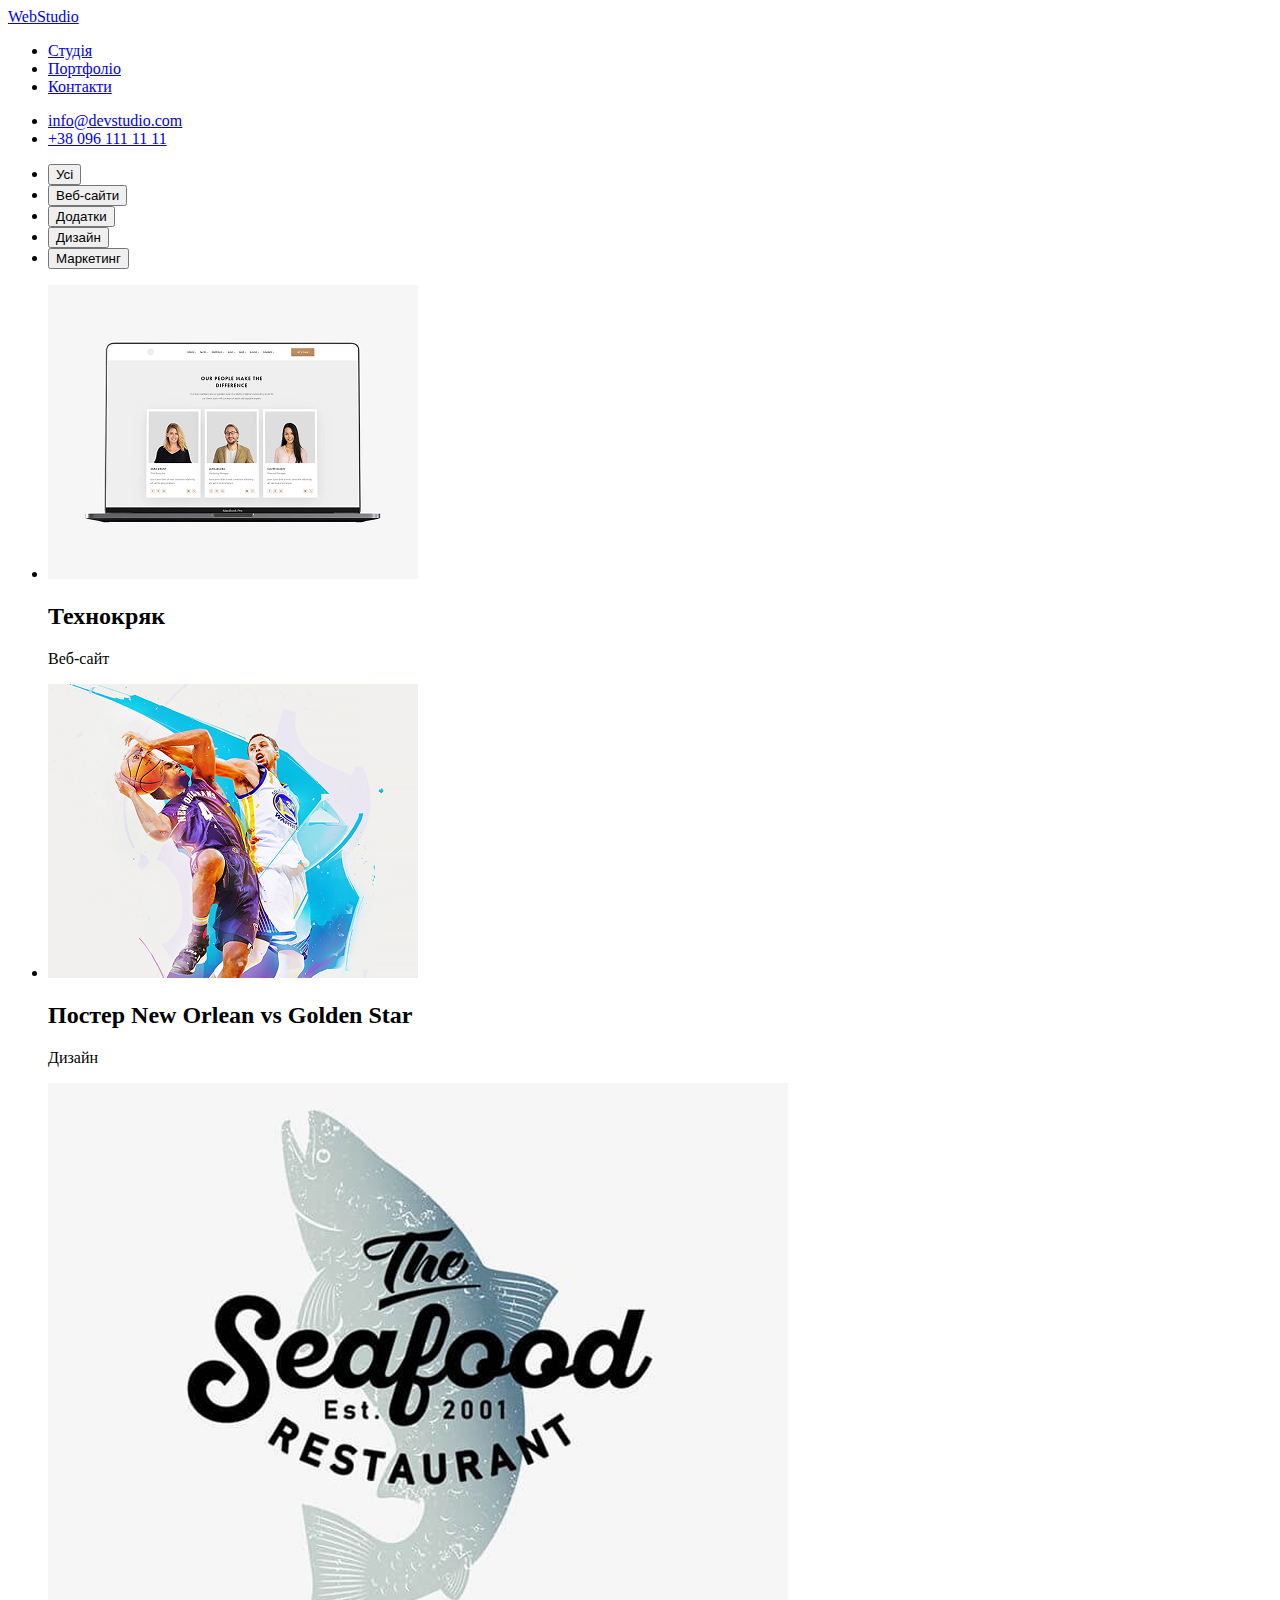
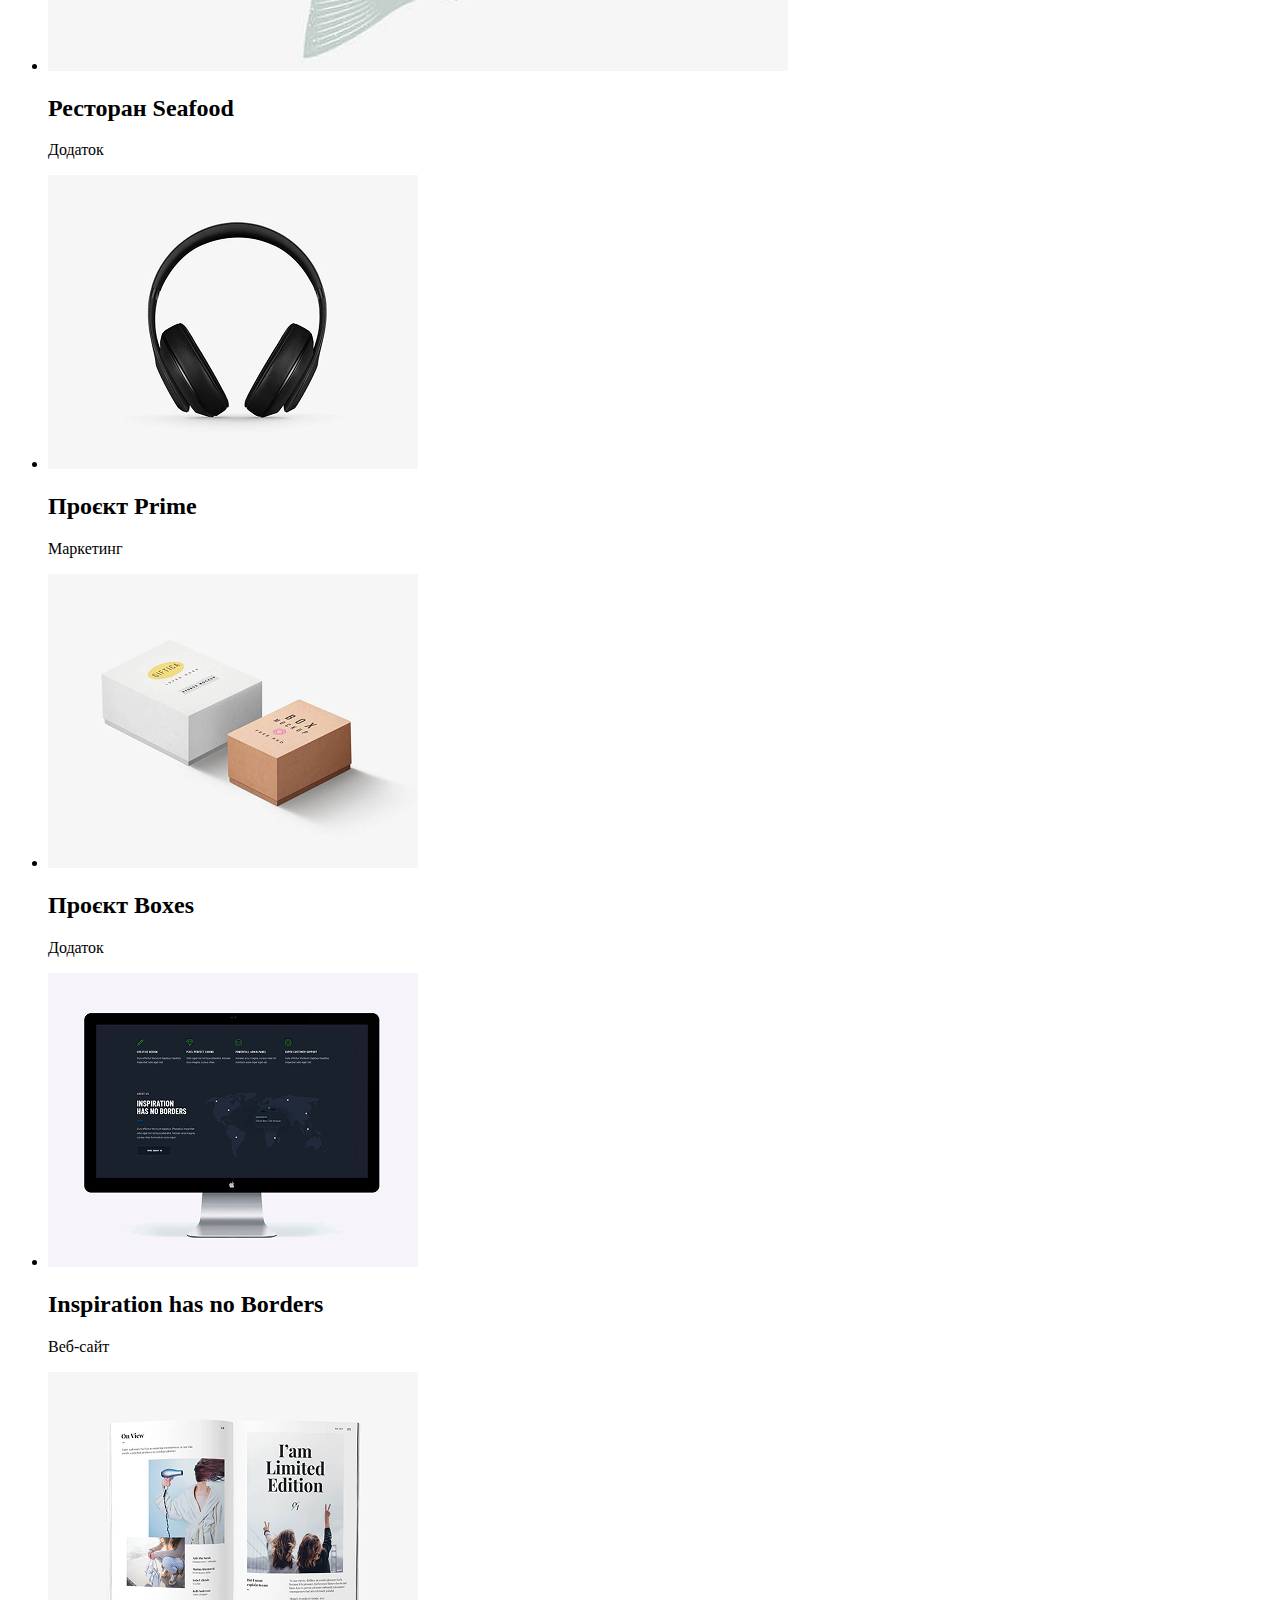
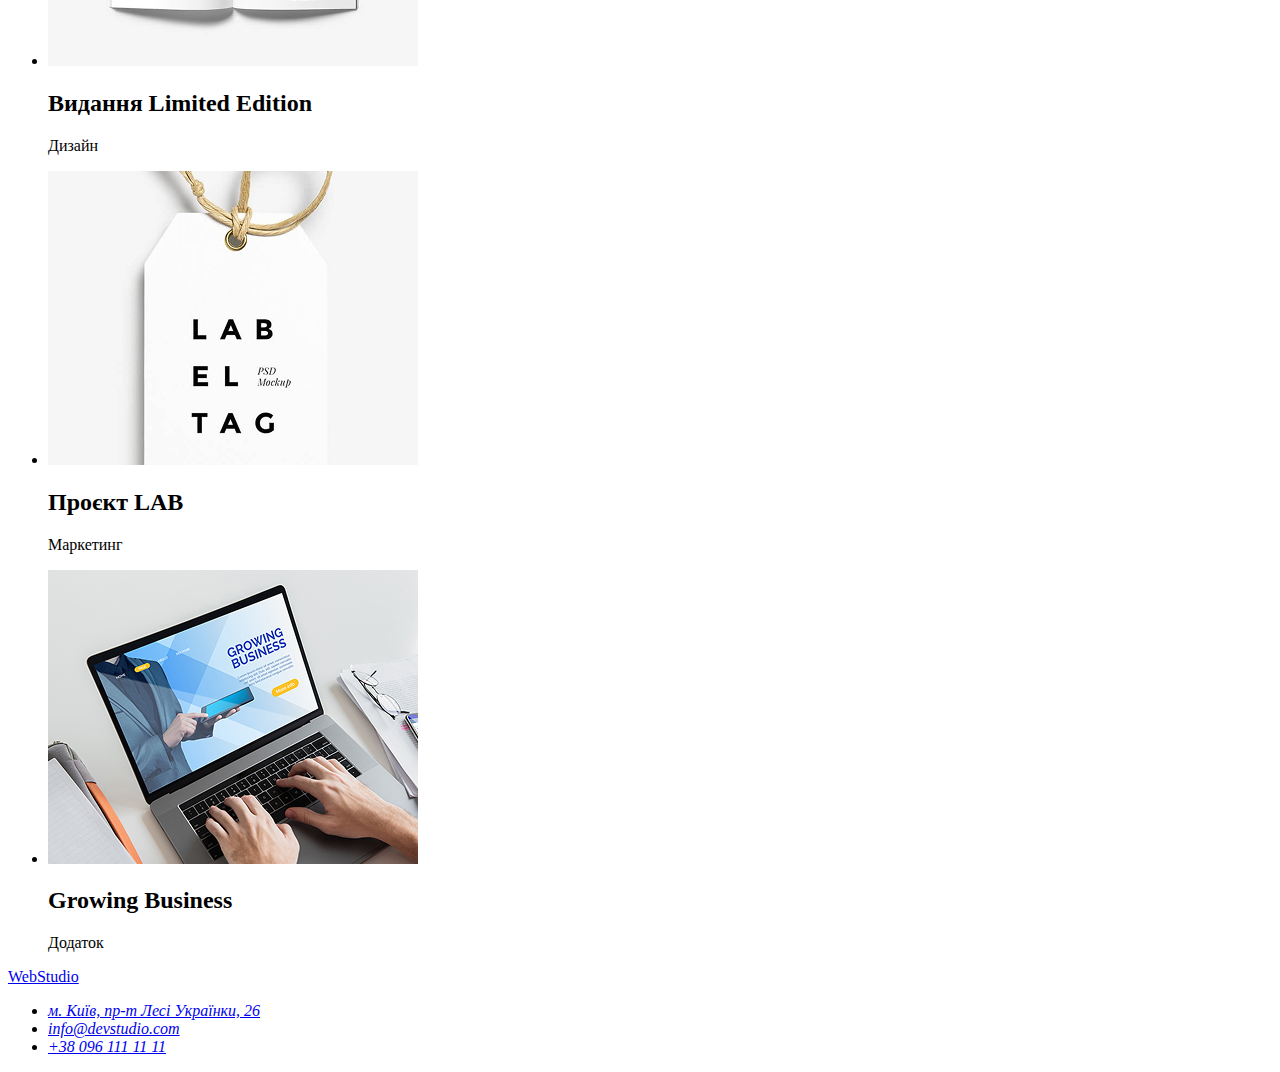
==== pages/portafolio.html @ c77d3763 "fourth commit" ====
<!DOCTYPE html>
<html lang="uk">
<head>
    <meta charset="UTF-8">
    <meta name="viewport" content="width=device-width, initial-scale=1.0">
    <title lang="en">WebStudio</title>
    <link rel="preconnect" href="https://fonts.googleapis.com">
    <link rel="preconnect" href="https://fonts.gstatic.com" crossorigin>
    <link href="https://fonts.googleapis.com/css2?family=Raleway:ital,wght@0,100..900;1,100..900&family=Roboto:ital,wght@0,100..900;1,100..900&display=swap" rel="stylesheet">
    <link rel="stylesheet" href="../css/">
</head>
<body>
    <header>
        <a lang="en" href="./index.html">WebStudio</a>
        <nav>
            <ul>
                <li><a href="../index.html">Студія</a></li>
                <li><a href="./portafolio.html">Портфоліо</a></li>
                <li><a href="#">Контакти</a></li>
            </ul>
        </nav>
        <ul>
            <li><a lang="en" href="mailto:info@devstudio.com">info@devstudio.com</a></li>
            <li><a href="tel:+380961111111">+38 096 111 11 11</a></li>
        </ul>
    </header>
    <main>
        <section>
            <ul>
                <li><button type="button">Усі</button></li>
                <li><button type="button">Веб-сайти</button></li>
                <li><button type="button">Додатки</button></li>
                <li><button type="button">Дизайн</button></li>
                <li><button type="button">Маркетинг</button></li>
            </ul>  
            <ul>
                <li>
                    <img src="../img/site1.png" alt="pc team">
                    <h2>Технокряк</h2>
                    <p>Веб-сайт</p>
                </li>
                <li>
                    <img src="../img/design1.png" alt="New Orlean vs Golden Star">
                    <h2 lang="en">Постер New Orlean vs Golden Star</h2>
                    <p>Дизайн</p>
                </li>
                <li>
                    <img src="../img/app1.png" alt="fish restuarant">
                    <h2>Ресторан Seafood</h2>
                    <p>Додаток</p>
                </li>
                <li>
                    <img src="../img/marketing1.png" alt="airpuds">
                    <h2>Проєкт Prime</h2>
                    <p>Маркетинг</p>
                </li>
                <li>
                    <img src="../img/app2.png" alt="boxes">
                    <h2>Проєкт Boxes</h2>
                    <p>Додаток</p>
                </li>
                <li>
                    <img src="../img/site2.png" alt="computer">
                    <h2 lang="en">Inspiration has no Borders</h2>
                    <p>Веб-сайт</p>
                </li>
                <li>
                    <img src="../img/design2.png" alt="book">
                    <h2 lang="en">Видання Limited Edition</h2>
                    <p>Дизайн</p>
                </li>
                <li>
                    <img src="../img/markting2.png" alt="lab el tag">
                    <h2>Проєкт LAB</h2>
                    <p>Маркетинг</p>
                </li>
                <li>
                    <img src="../img/app3.png" alt="pc,hammer and site">
                    <h2 lang="en">Growing Business</h2>
                    <p>Додаток</p>
                </li>
            </ul>  
        </section>
    </main>
    <footer>
        <a lang="en" href="./index.html">WebStudio</a>
        <address>
        <ul>
            <li><a lang="en" href="https://www.google.com/maps/search/%D0%BC.+%D0%9A%D0%B8%D1%97%D0%B2,+%D0%BF%D1%80-%D1%82+%D0%9B%D0%B5%D1%81%D1%96+%D0%A3%D0%BA%D1%80%D0%B0%D1%97%D0%BD%D0%BA%D0%B8,+26/@50.4729106,30.4060483,12z/data=!3m1!4b1?entry=ttu&g_ep=EgoyMDI1MDIxMi4wIKXMDSoASAFQAw%3D%3D">м. Київ, пр-т Лесі Українки, 26</a></li>
            <li><a lang="en" href="mailto:info@devstudio.com">info@devstudio.com</a></li>
            <li><a href="tel:+380961111111">+38 096 111 11 11</a></li>
        </ul>
    </address>
    </footer>
</body>
</html>
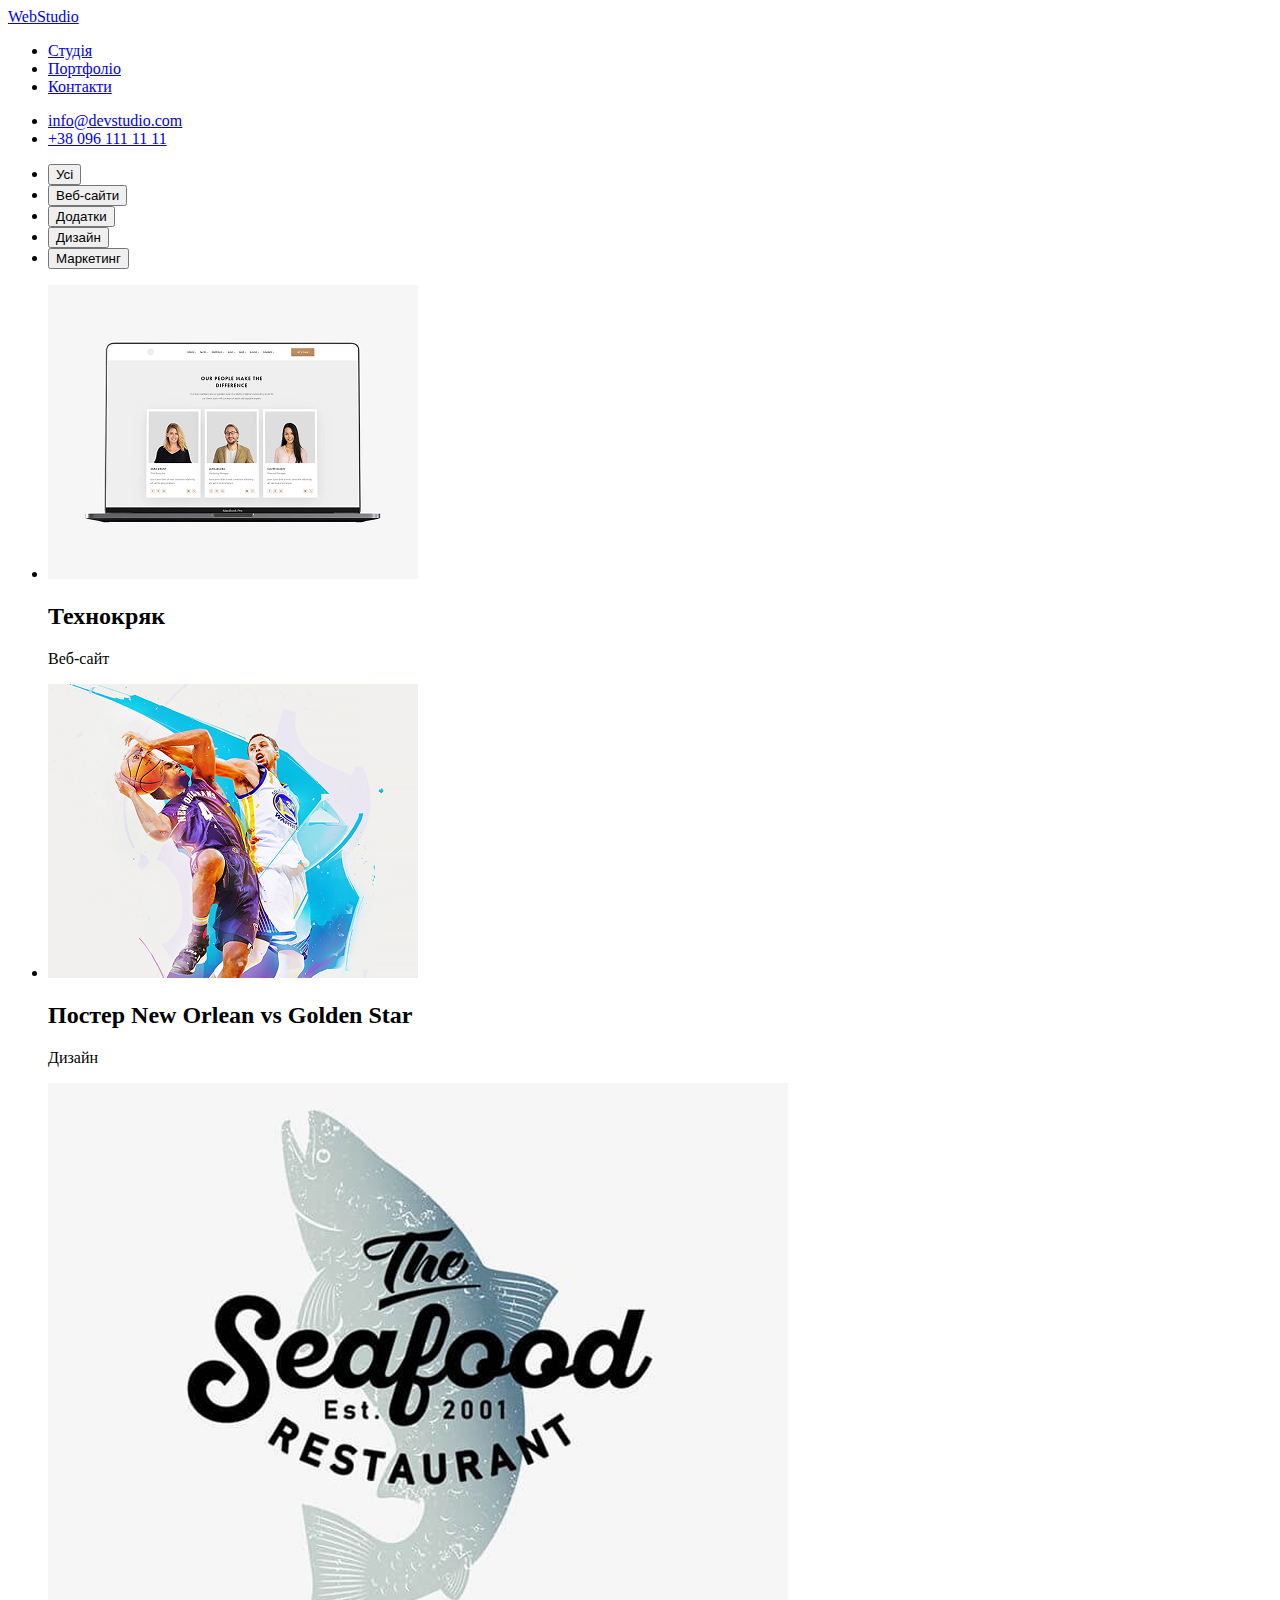
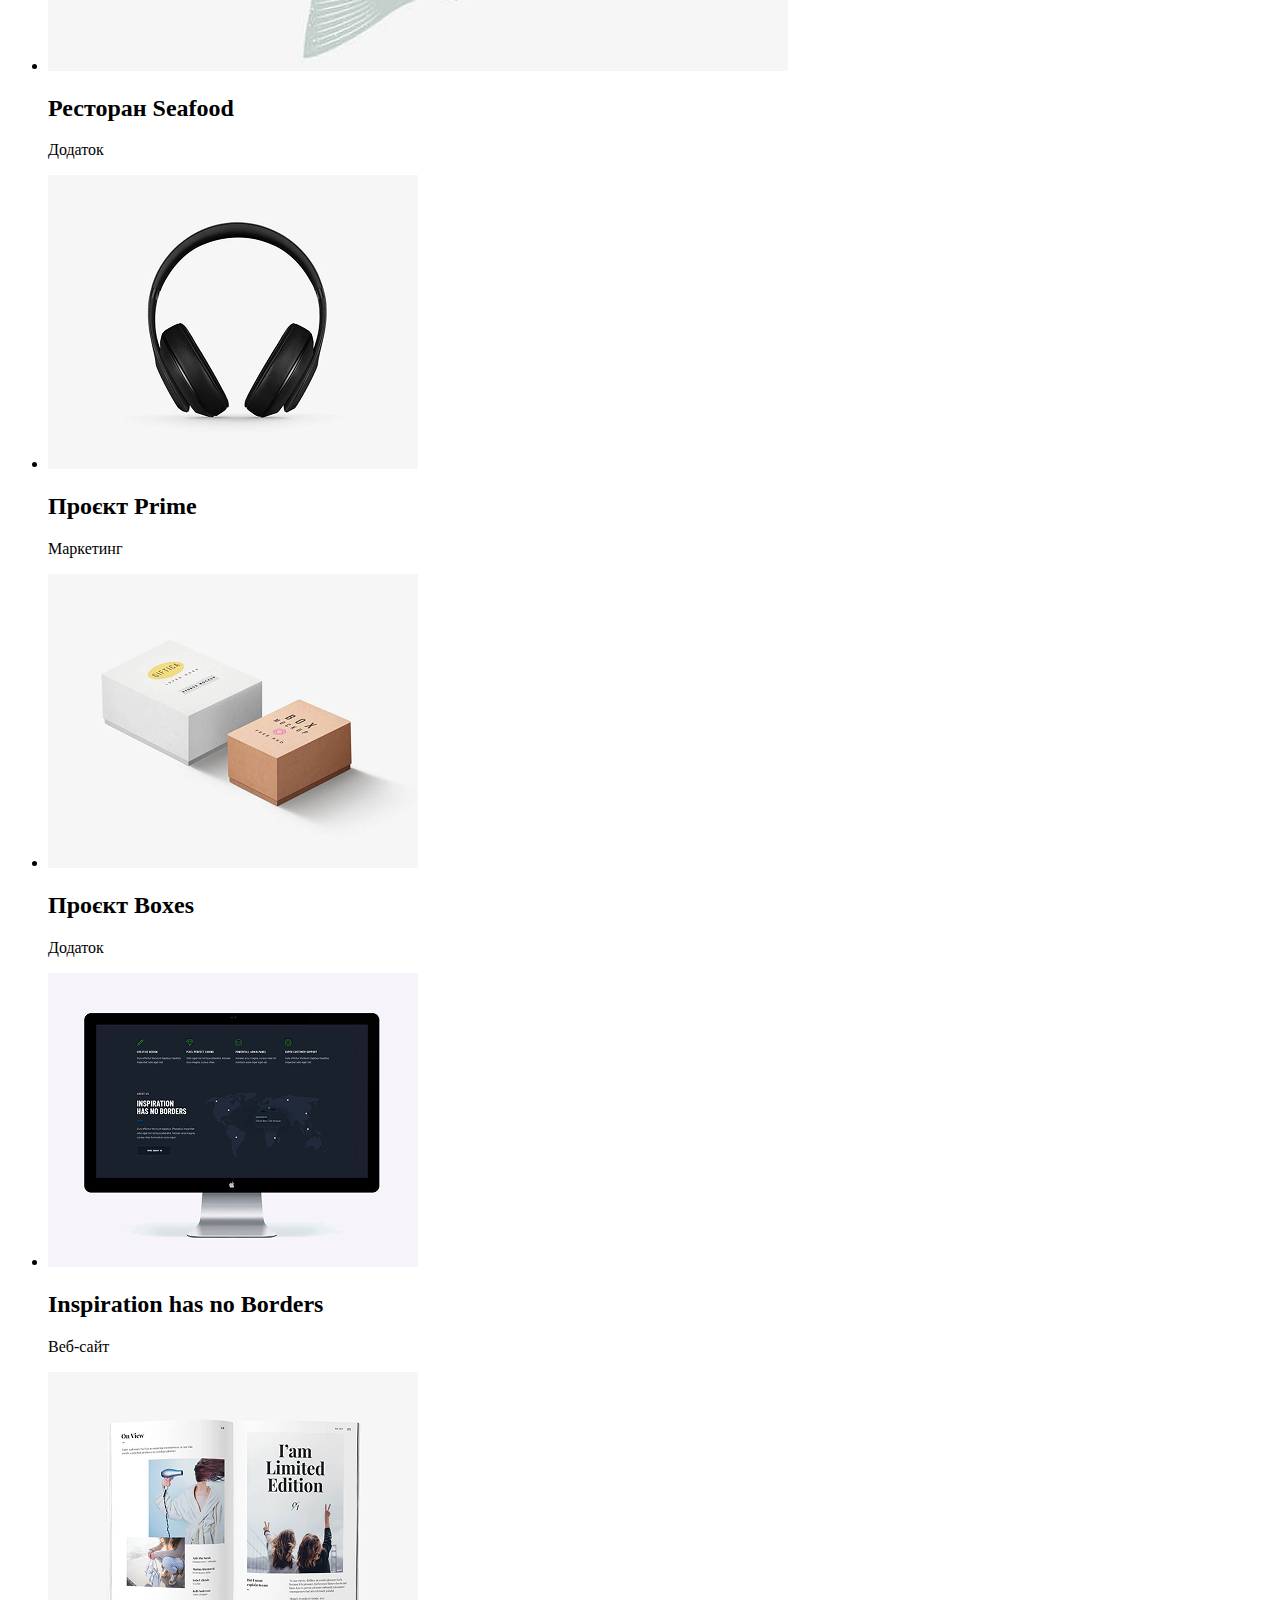
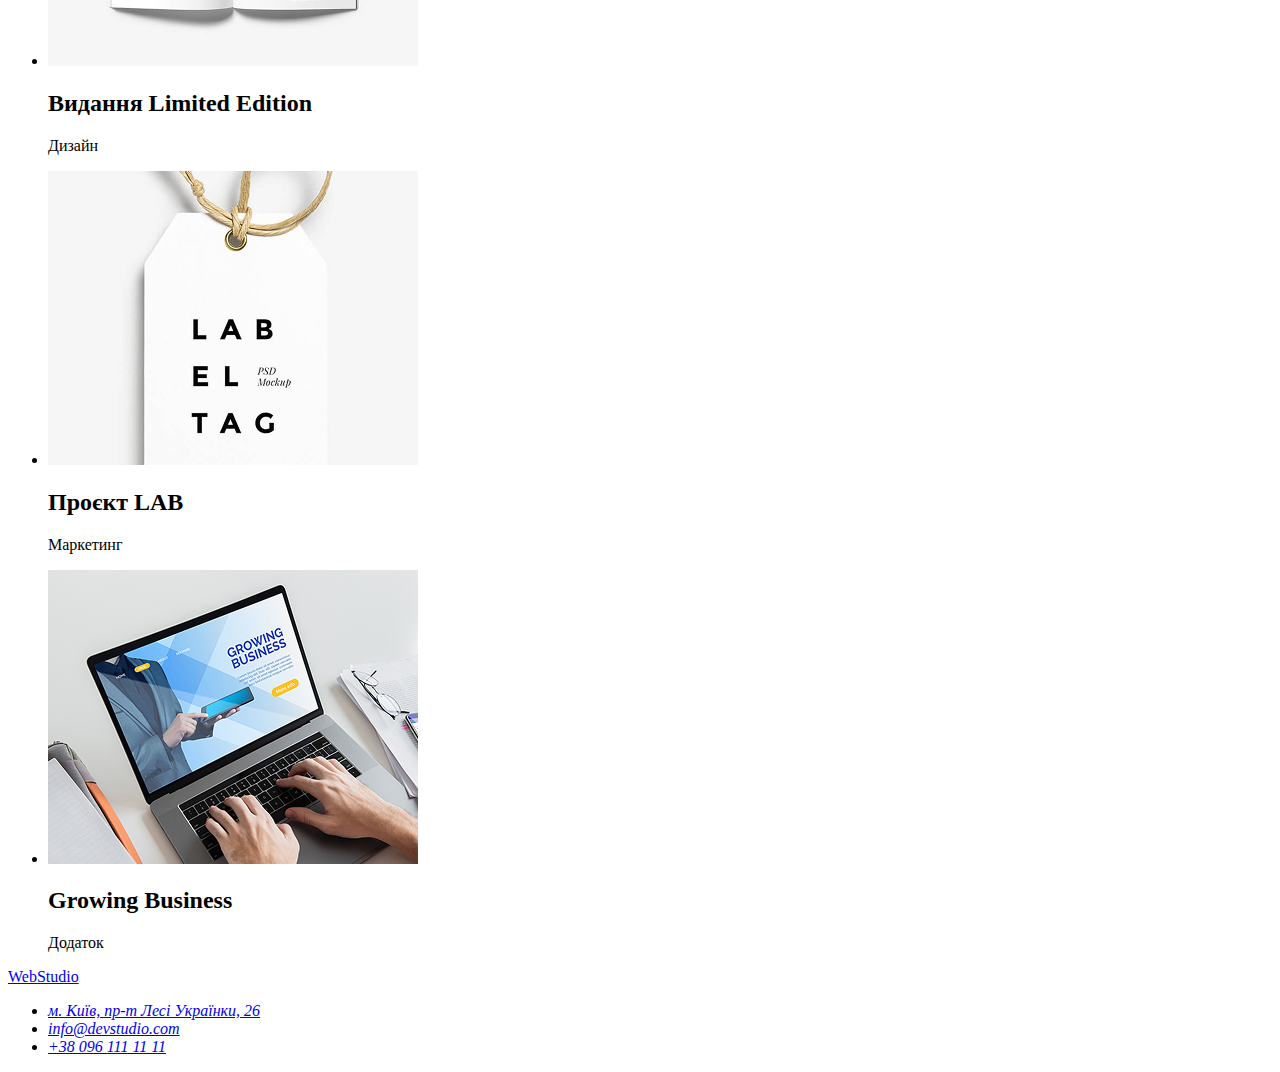
==== commit 4a442e80: "font style" ====
--- a/pages/portafolio.html
+++ b/pages/portafolio.html
@@ -9,88 +9,89 @@
     <link href="https://fonts.googleapis.com/css2?family=Raleway:ital,wght@0,100..900;1,100..900&family=Roboto:ital,wght@0,100..900;1,100..900&display=swap" rel="stylesheet">
     <link rel="stylesheet" href="../css/">
 </head>
-<body>
-    <header>
-        <a lang="en" href="./index.html">WebStudio</a>
-        <nav>
-            <ul>
-                <li><a href="../index.html">Студія</a></li>
-                <li><a href="./portafolio.html">Портфоліо</a></li>
-                <li><a href="#">Контакти</a></li>
+<body class="body">
+    <header class="header">
+        <a class="header-logo" lang="en" href="./index.html">WebStudio</a>
+        <nav class="header-nav">
+            <ul class="header-list">
+                <li class="header-item"><a class="header-link" href="../index.html">Студія</a></li>
+                <li class="header-item"><a class="header-link" href="./portafolio.html">Портфоліо</a></li>
+                <li class="header-item"><a class="header-link" href="#">Контакти</a></li>
             </ul>
         </nav>
-        <ul>
-            <li><a lang="en" href="mailto:info@devstudio.com">info@devstudio.com</a></li>
-            <li><a href="tel:+380961111111">+38 096 111 11 11</a></li>
+        <ul class="header-list">
+            <li class="header-item"><a class="header-link" lang="en" href="mailto:info@devstudio.com">info@devstudio.com</a></li>
+            <li class="header-item"><a class="header-link" href="tel:+380961111111">+38 096 111 11 11</a></li>
         </ul>
     </header>
-    <main>
-        <section>
-            <ul>
-                <li><button type="button">Усі</button></li>
-                <li><button type="button">Веб-сайти</button></li>
-                <li><button type="button">Додатки</button></li>
-                <li><button type="button">Дизайн</button></li>
-                <li><button type="button">Маркетинг</button></li>
+    <main class="main">
+        <!-- усі -->
+        <section class="усі">
+            <ul class="усі-list">
+                <li class="усі-item"><button class="усі-btn" type="button">Усі</button></li>
+                <li class="усі-item"><button class="усі-btn" type="button">Веб-сайти</button></li>
+                <li class="усі-item"><button class="усі-btn" type="button">Додатки</button></li>
+                <li class="усі-item"><button class="усі-btn" type="button">Дизайн</button></li>
+                <li class="усі-item"><button class="усі-btn" type="button">Маркетинг</button></li>
             </ul>  
-            <ul>
-                <li>
-                    <img src="../img/site1.png" alt="pc team">
-                    <h2>Технокряк</h2>
-                    <p>Веб-сайт</p>
+            <ul class="усі-list">
+                <li class="усі-item">
+                    <img class="усі-img" src="../img/site1.png" alt="pc team">
+                    <h2 class="усі-title">Технокряк</h2>
+                    <p class="усі-text">Веб-сайт</p>
                 </li>
-                <li>
-                    <img src="../img/design1.png" alt="New Orlean vs Golden Star">
-                    <h2 lang="en">Постер New Orlean vs Golden Star</h2>
-                    <p>Дизайн</p>
+                <li class="усі-item">
+                    <img class="усі-img" src="../img/design1.png" alt="New Orlean vs Golden Star">
+                    <h2 class="усі-title" lang="en">Постер New Orlean vs Golden Star</h2>
+                    <p class="усі-text">Дизайн</p>
                 </li>
-                <li>
-                    <img src="../img/app1.png" alt="fish restuarant">
-                    <h2>Ресторан Seafood</h2>
-                    <p>Додаток</p>
+                <li class="усі-item">
+                    <img class="усі-img" src="../img/app1.png" alt="fish restuarant">
+                    <h2 class="усі-title">Ресторан Seafood</h2>
+                    <p class="усі-text">Додаток</p>
                 </li>
-                <li>
-                    <img src="../img/marketing1.png" alt="airpuds">
-                    <h2>Проєкт Prime</h2>
-                    <p>Маркетинг</p>
+                <li class="усі-item">
+                    <img class="усі-img" src="../img/marketing1.png" alt="airpuds">
+                    <h2 class="усі-title">Проєкт Prime</h2>
+                    <p class="усі-text">Маркетинг</p>
                 </li>
-                <li>
-                    <img src="../img/app2.png" alt="boxes">
-                    <h2>Проєкт Boxes</h2>
-                    <p>Додаток</p>
+                <li class="усі-item">
+                    <img class="усі-img" src="../img/app2.png" alt="boxes">
+                    <h2 class="усі-title">Проєкт Boxes</h2>
+                    <p class="усі-text">Додаток</p>
                 </li>
-                <li>
-                    <img src="../img/site2.png" alt="computer">
-                    <h2 lang="en">Inspiration has no Borders</h2>
-                    <p>Веб-сайт</p>
+                <li class="усі-item">
+                    <img class="усі-img" src="../img/site2.png" alt="computer">
+                    <h2 class="усі-title" lang="en">Inspiration has no Borders</h2>
+                    <p class="усі-text">Веб-сайт</p>
                 </li>
-                <li>
-                    <img src="../img/design2.png" alt="book">
-                    <h2 lang="en">Видання Limited Edition</h2>
-                    <p>Дизайн</p>
+                <li class="усі-item">
+                    <img class="усі-img" src="../img/design2.png" alt="book">
+                    <h2 class="усі-title" lang="en">Видання Limited Edition</h2>
+                    <p class="усі-text">Дизайн</p>
                 </li>
-                <li>
-                    <img src="../img/markting2.png" alt="lab el tag">
-                    <h2>Проєкт LAB</h2>
-                    <p>Маркетинг</p>
+                <li class="усі-item">
+                    <img class="усі-img" src="../img/markting2.png" alt="lab el tag">
+                    <h2 class="усі-title">Проєкт LAB</h2>
+                    <p class="усі-text">Маркетинг</p>
                 </li>
-                <li>
-                    <img src="../img/app3.png" alt="pc,hammer and site">
-                    <h2 lang="en">Growing Business</h2>
-                    <p>Додаток</p>
+                <li class="усі-item">
+                    <img class="усі-img" src="../img/app3.png" alt="pc,hammer and site">
+                    <h2 class="усі-title" lang="en">Growing Business</h2>
+                    <p class="усі-text">Додаток</p>
                 </li>
             </ul>  
         </section>
     </main>
-    <footer>
-        <a lang="en" href="./index.html">WebStudio</a>
-        <address>
-        <ul>
-            <li><a lang="en" href="https://www.google.com/maps/search/%D0%BC.+%D0%9A%D0%B8%D1%97%D0%B2,+%D0%BF%D1%80-%D1%82+%D0%9B%D0%B5%D1%81%D1%96+%D0%A3%D0%BA%D1%80%D0%B0%D1%97%D0%BD%D0%BA%D0%B8,+26/@50.4729106,30.4060483,12z/data=!3m1!4b1?entry=ttu&g_ep=EgoyMDI1MDIxMi4wIKXMDSoASAFQAw%3D%3D">м. Київ, пр-т Лесі Українки, 26</a></li>
-            <li><a lang="en" href="mailto:info@devstudio.com">info@devstudio.com</a></li>
-            <li><a href="tel:+380961111111">+38 096 111 11 11</a></li>
-        </ul>
-    </address>
+    <footer class="footer">
+        <a class="footer-logo" lang="en" href="./index.html">Web<span class="footer-color">Studio</span></a>
+        <address class="footer-location">
+            <ul class="footer-list">
+                <li class="footer-item"><a class="footer-link" lang="en" href="https://www.google.com/maps/search/%D0%BC.+%D0%9A%D0%B8%D1%97%D0%B2,+%D0%BF%D1%80-%D1%82+%D0%9B%D0%B5%D1%81%D1%96+%D0%A3%D0%BA%D1%80%D0%B0%D1%97%D0%BD%D0%BA%D0%B8,+26/@50.4729106,30.4060483,12z/data=!3m1!4b1?entry=ttu&g_ep=EgoyMDI1MDIxMi4wIKXMDSoASAFQAw%3D%3D">м. Київ, пр-т Лесі Українки, 26</a></li>
+                <li class="footer-item"><a class="footer-link" lang="en" href="mailto:info@devstudio.com">info@devstudio.com</a></li>
+                <li class="footer-item"><a class="footer-link" href="tel:+380961111111">+38 096 111 11 11</a></li>
+            </ul>
+        </address>
     </footer>
 </body>
 </html>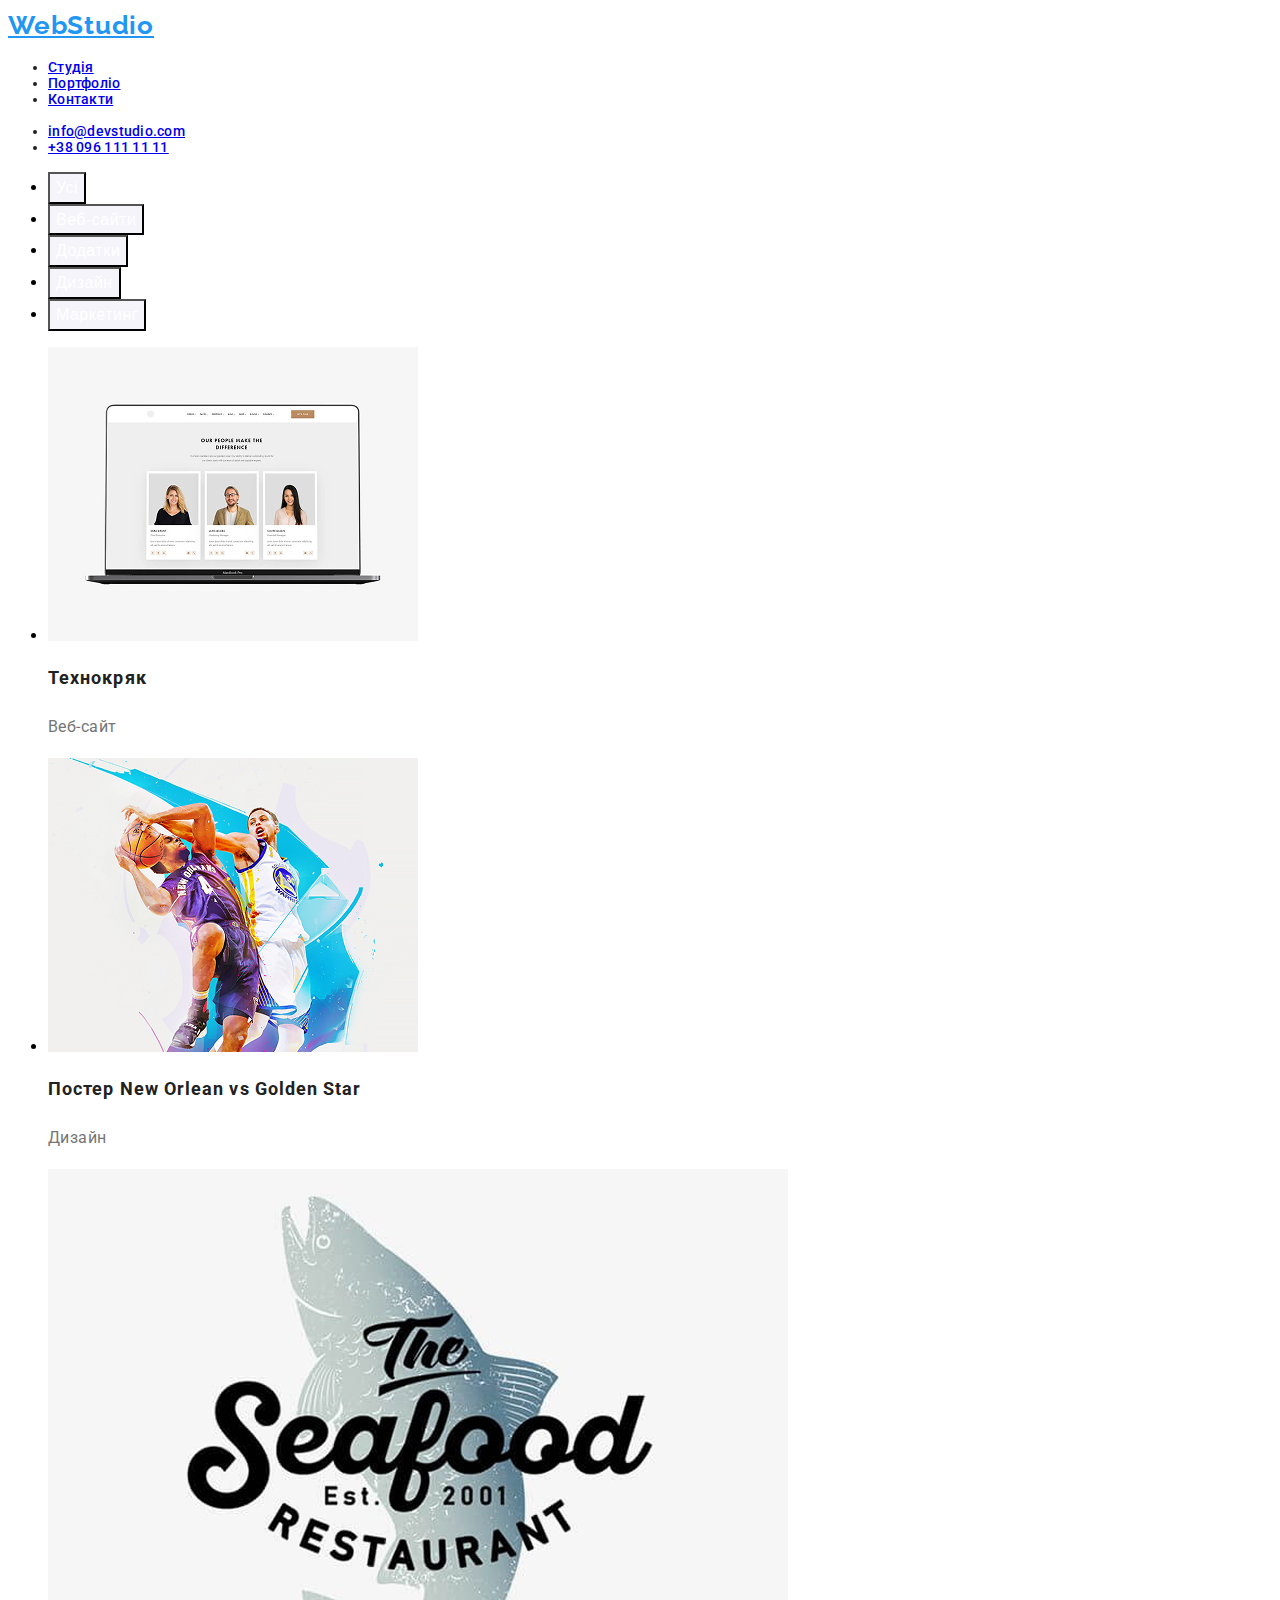
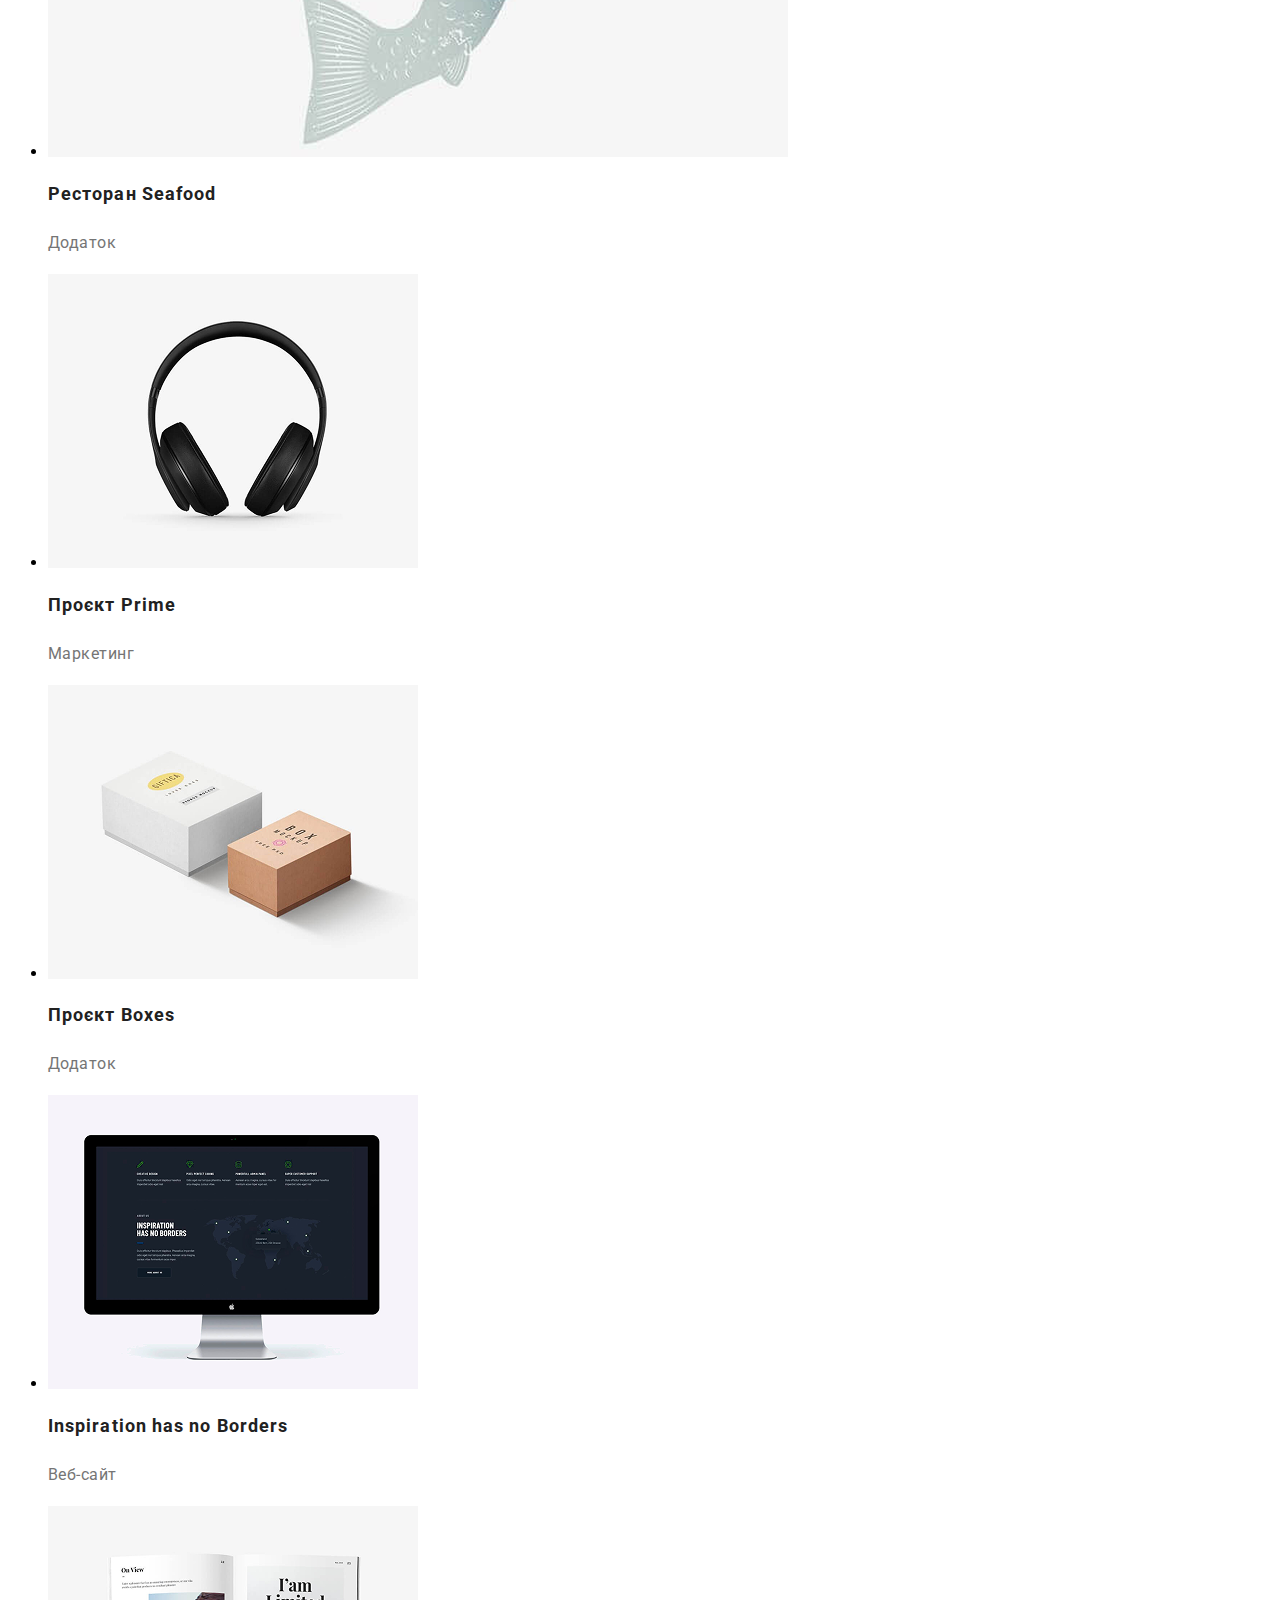
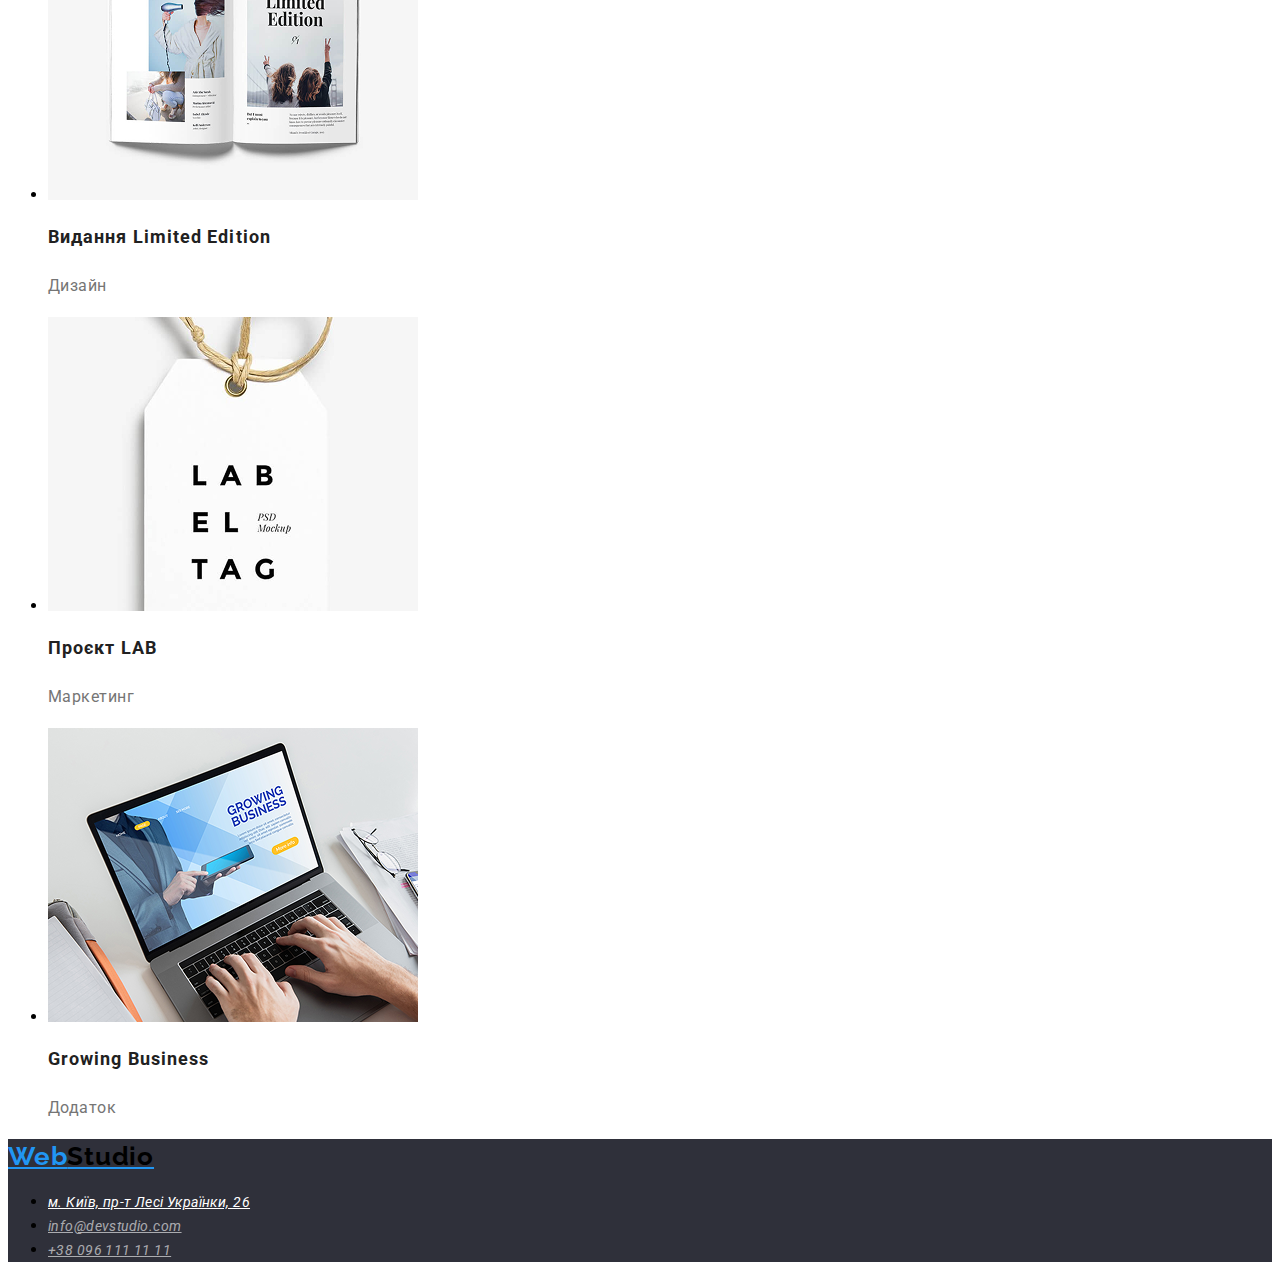
==== commit 0b21f457: "font style 2" ====
--- a/pages/portafolio.html
+++ b/pages/portafolio.html
@@ -7,7 +7,7 @@
     <link rel="preconnect" href="https://fonts.googleapis.com">
     <link rel="preconnect" href="https://fonts.gstatic.com" crossorigin>
     <link href="https://fonts.googleapis.com/css2?family=Raleway:ital,wght@0,100..900;1,100..900&family=Roboto:ital,wght@0,100..900;1,100..900&display=swap" rel="stylesheet">
-    <link rel="stylesheet" href="../css/">
+    <link rel="stylesheet" href="../css/style.css">
 </head>
 <body class="body">
     <header class="header">
--- a/css/style.css
+++ b/css/style.css
@@ -0,0 +1,156 @@
+:root{
+    --accent-color:#2196F3;
+    --logo-color:#000;
+    --text-color:#212121;
+    --desk-color:#757575;
+    --main-color:#FFF;
+    --footer-link: rgba(255, 255, 255, 0.60);
+    --footer-background:#2F303A;
+    --button-and-team-section-background:#F5F4FA;
+}
+
+body{
+    font-family: Roboto;
+}
+
+/* section header */
+.header-logo{
+    color: var(--accent-color);
+    font-family: Raleway;
+    font-size: 26px;
+    font-weight: 700;
+    line-height: 1.38;
+    letter-spacing: 0.78px;
+}
+
+.header-color{
+    color: var(--logo-color);
+}
+
+.header-item{
+    color: var(--text-color);
+    font-size: 14px;
+    font-style: normal;
+    font-weight: 500;
+    line-height: 1.14;
+    letter-spacing: 0.28px;
+}
+/* section hero */
+.hero-title{
+    color: var(--main-color);
+    font-size: 44px;
+    font-weight: 900;
+    line-height: 1.36;
+    letter-spacing: 2.64px;
+    text-transform: uppercase;
+}
+
+.hero-btn{
+    color: var(--main-color);
+    font-size: 16px;
+    font-weight: 700;
+    line-height: 1.87;
+    letter-spacing: 0.96px;
+    background-color: var(--accent-color);
+}
+
+/* section увага */
+.увага-title{
+    color: var(--text-color);
+    font-size: 14px;
+    font-weight: 700;
+    line-height: 1.14;
+    letter-spacing: 0.42px;
+    text-transform: uppercase;
+}
+
+.увага-text{
+    color: var(--desk-color);
+    font-size: 14px;
+    font-weight: 400;
+    line-height: 1.71;
+    letter-spacing: 0.42px;
+}
+
+/* section наша */
+.наша{
+    background-color: var(--button-and-team-section-background);
+}
+
+.наша-title{
+    color: var(--text-color);
+    font-size: 36px;
+    font-weight: 700;
+    line-height: 1.16;
+    letter-spacing: 1.08px;
+}
+
+.наша-subtitle{
+    color: var(--text-color);
+    font-size: 16px;
+    font-weight: 500;
+    line-height: 1.18;
+    letter-spacing: 0.48px;
+}
+
+.наша-text{
+    color: var(--desk-color);
+    font-size: 16px;
+    font-weight: 400;
+    line-height: 1.18;
+    letter-spacing: 0.48px;
+}
+
+.усі-btn{
+    color: var(--main-color);
+    font-size: 16px;
+    font-weight: 500;
+    line-height: 1.62;
+    letter-spacing: 0.48px;
+    background-color: var(--button-and-team-section-background);
+}
+
+.усі-title{
+    color: var(--text-color);
+    font-size: 18px;
+    font-weight: 700;
+    line-height: 2.00;
+    letter-spacing: 1.08px;
+}
+
+.усі-text{
+    color: var(--desk-color);
+    font-size: 16px;
+    font-weight: 400;
+    line-height: 1.87;
+    letter-spacing: 0.48px;
+}
+
+.footer{
+    background-color: var(--footer-background);
+}
+
+.footer-logo{
+    color: var(--accent-color);
+    font-family: Raleway;
+    font-size: 26px;
+    font-weight: 700;
+    line-height: 1.38;
+    letter-spacing: 0.78px;
+}
+
+.footer-color{
+    color: var(--logo-color);
+}
+
+.footer-link{
+    color: var(--footer-link);
+    font-size: 14px;
+    font-weight: 400;
+    line-height: 1.71;
+    letter-spacing: 0.42px;
+}
+
+.footer-list :first-child>.footer-link{
+    color: var(--main-color);
+}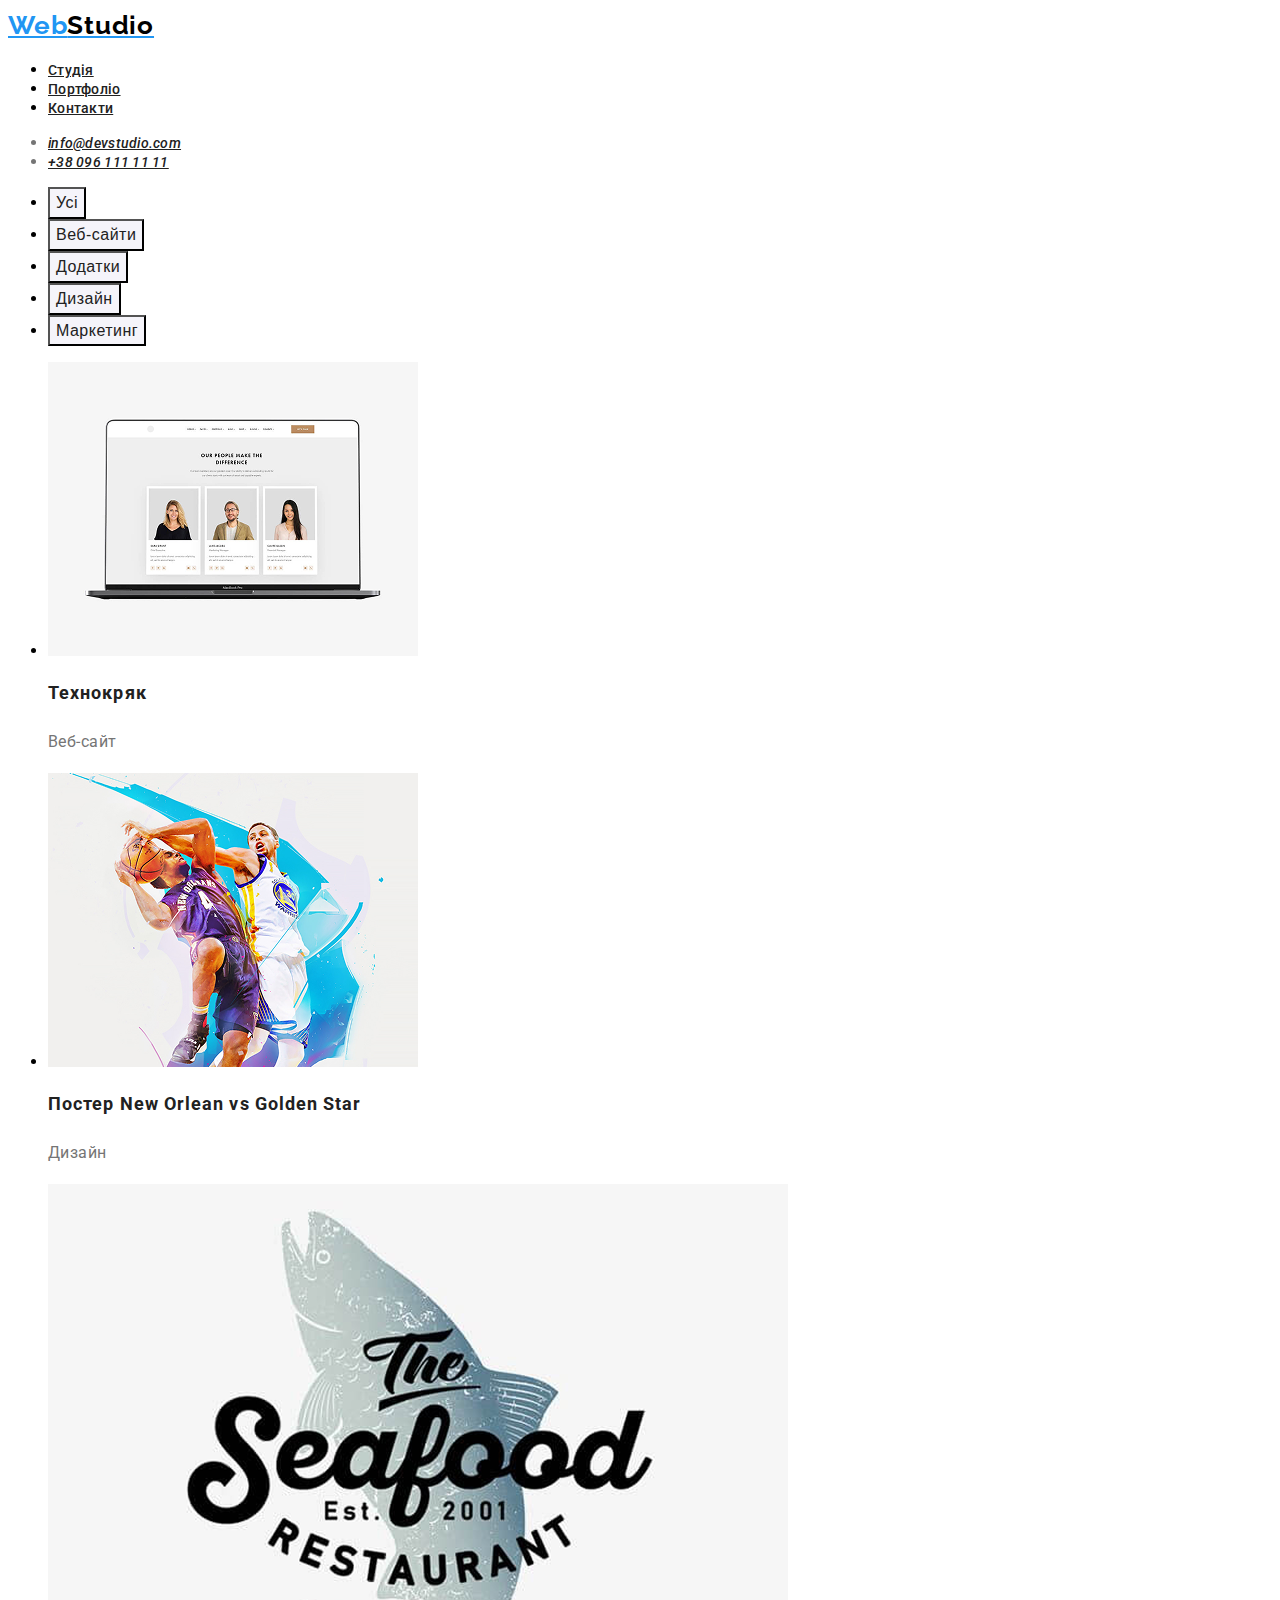
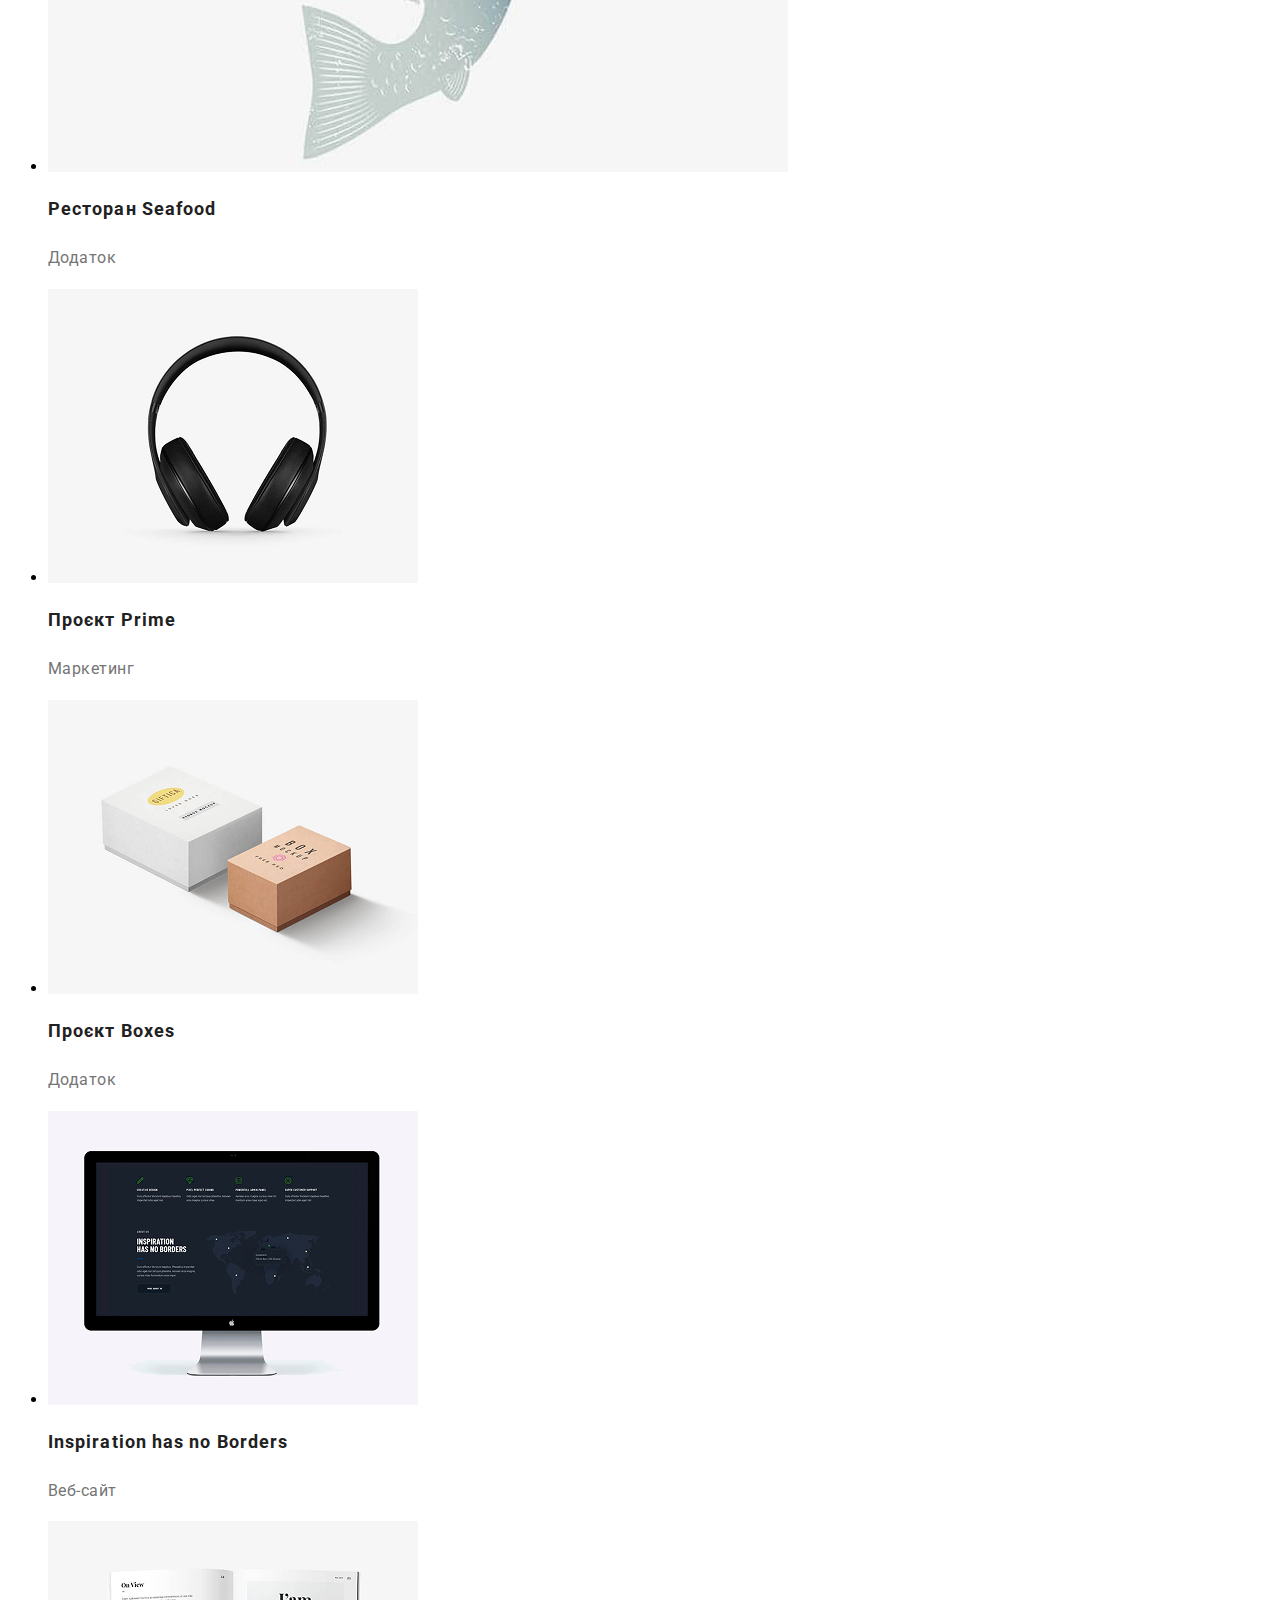
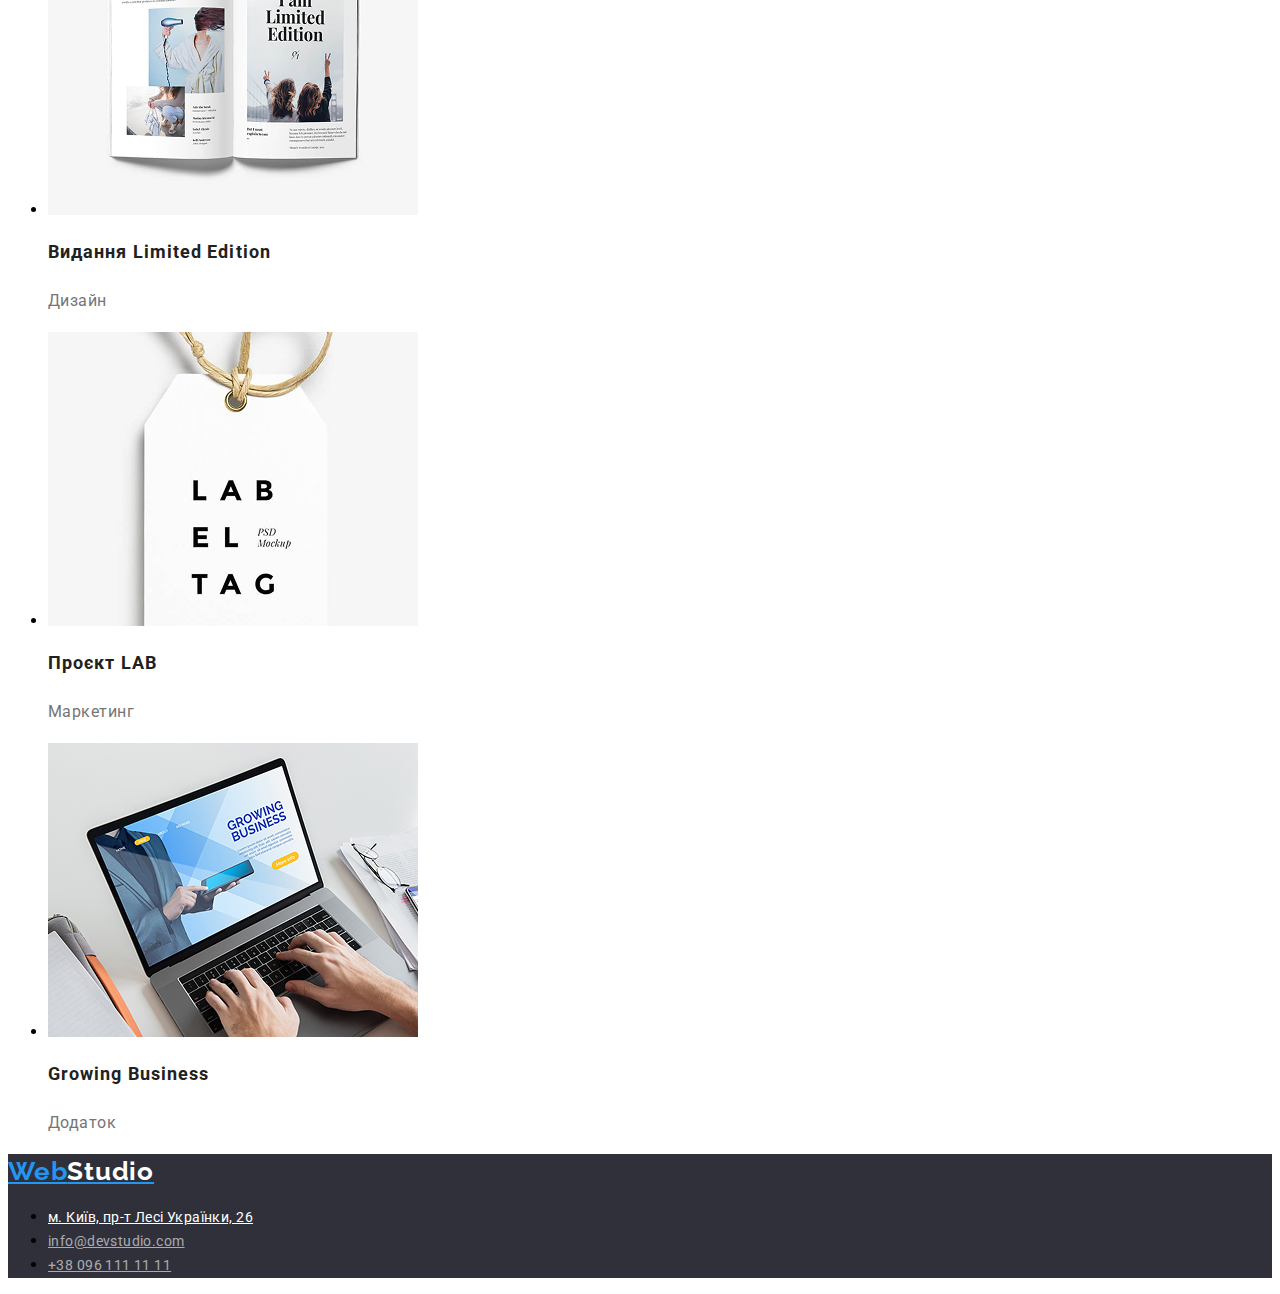
==== commit a6392db5: "font style 6" ====
--- a/pages/portafolio.html
+++ b/pages/portafolio.html
@@ -11,7 +11,7 @@
 </head>
 <body class="body">
     <header class="header">
-        <a class="header-logo" lang="en" href="./index.html">WebStudio</a>
+        <a class="header-logo" lang="en" href="./index.html">Web<span class="header-color">Studio</span></a>
         <nav class="header-nav">
             <ul class="header-list">
                 <li class="header-item"><a class="header-link" href="../index.html">Студія</a></li>
@@ -19,66 +19,68 @@
                 <li class="header-item"><a class="header-link" href="#">Контакти</a></li>
             </ul>
         </nav>
-        <ul class="header-list">
-            <li class="header-item"><a class="header-link" lang="en" href="mailto:info@devstudio.com">info@devstudio.com</a></li>
-            <li class="header-item"><a class="header-link" href="tel:+380961111111">+38 096 111 11 11</a></li>
-        </ul>
+        <address class="header-location">
+            <ul class="header-list">
+                <li class="header-item"><a class="header-link" lang="en" href="mailto:info@devstudio.com">info@devstudio.com</a></li>
+                <li class="header-item"><a class="header-link" href="tel:+380961111111">+38 096 111 11 11</a></li>
+            </ul>
+        </address>
     </header>
     <main class="main">
-        <!-- усі -->
-        <section class="усі">
-            <ul class="усі-list">
-                <li class="усі-item"><button class="усі-btn" type="button">Усі</button></li>
-                <li class="усі-item"><button class="усі-btn" type="button">Веб-сайти</button></li>
-                <li class="усі-item"><button class="усі-btn" type="button">Додатки</button></li>
-                <li class="усі-item"><button class="усі-btn" type="button">Дизайн</button></li>
-                <li class="усі-item"><button class="усі-btn" type="button">Маркетинг</button></li>
-            </ul>  
-            <ul class="усі-list">
-                <li class="усі-item">
-                    <img class="усі-img" src="../img/site1.png" alt="pc team">
-                    <h2 class="усі-title">Технокряк</h2>
-                    <p class="усі-text">Веб-сайт</p>
+        <!-- everybody -->
+        <section class="everybody">
+            <ul class="everybody-list">
+                <li class="everybody-item"><button class="everybody-btn" type="button">Усі</button></li>
+                <li class="everybody-item"><button class="everybody-btn" type="button">Веб-сайти</button></li>
+                <li class="everybody-item"><button class="everybody-btn" type="button">Додатки</button></li>
+                <li class="everybody-item"><button class="everybody-btn" type="button">Дизайн</button></li>
+                <li class="everybody-item"><button class="everybody-btn" type="button">Маркетинг</button></li>
+            </ul>
+            <ul class="everybody-list">
+                <li class="everybody-item">
+                    <img class="everybody-img" src="../img/site1.png" alt="pc team">
+                    <h2 class="everybody-title">Технокряк</h2>
+                    <p class="everybody-text">Веб-сайт</p>
                 </li>
-                <li class="усі-item">
-                    <img class="усі-img" src="../img/design1.png" alt="New Orlean vs Golden Star">
-                    <h2 class="усі-title" lang="en">Постер New Orlean vs Golden Star</h2>
-                    <p class="усі-text">Дизайн</p>
+                <li class="everybody-item">
+                    <img class="everybody-img" src="../img/design1.png" alt="New Orlean vs Golden Star">
+                    <h2 class="everybody-title" lang="en">Постер New Orlean vs Golden Star</h2>
+                    <p class="everybody-text">Дизайн</p>
                 </li>
-                <li class="усі-item">
-                    <img class="усі-img" src="../img/app1.png" alt="fish restuarant">
-                    <h2 class="усі-title">Ресторан Seafood</h2>
-                    <p class="усі-text">Додаток</p>
+                <li class="everybody-item">
+                    <img class="everybody-img" src="../img/app1.png" alt="fish restuarant">
+                    <h2 class="everybody-title">Ресторан Seafood</h2>
+                    <p class="everybody-text">Додаток</p>
                 </li>
-                <li class="усі-item">
-                    <img class="усі-img" src="../img/marketing1.png" alt="airpuds">
-                    <h2 class="усі-title">Проєкт Prime</h2>
-                    <p class="усі-text">Маркетинг</p>
+                <li class="everybody-item">
+                    <img class="everybody-img" src="../img/marketing1.png" alt="airpuds">
+                    <h2 class="everybody-title">Проєкт Prime</h2>
+                    <p class="everybody-text">Маркетинг</p>
                 </li>
-                <li class="усі-item">
-                    <img class="усі-img" src="../img/app2.png" alt="boxes">
-                    <h2 class="усі-title">Проєкт Boxes</h2>
-                    <p class="усі-text">Додаток</p>
+                <li class="everybody-item">
+                    <img class="everybody-img" src="../img/app2.png" alt="boxes">
+                    <h2 class="everybody-title">Проєкт Boxes</h2>
+                    <p class="everybody-text">Додаток</p>
                 </li>
-                <li class="усі-item">
-                    <img class="усі-img" src="../img/site2.png" alt="computer">
-                    <h2 class="усі-title" lang="en">Inspiration has no Borders</h2>
-                    <p class="усі-text">Веб-сайт</p>
+                <li class="everybody-item">
+                    <img class="everybody-img" src="../img/site2.png" alt="computer">
+                    <h2 class="everybody-title" lang="en">Inspiration has no Borders</h2>
+                    <p class="everybody-text">Веб-сайт</p>
                 </li>
-                <li class="усі-item">
-                    <img class="усі-img" src="../img/design2.png" alt="book">
-                    <h2 class="усі-title" lang="en">Видання Limited Edition</h2>
-                    <p class="усі-text">Дизайн</p>
+                <li class="everybody-item">
+                    <img class="everybody-img" src="../img/design2.png" alt="book">
+                    <h2 class="everybody-title" lang="en">Видання Limited Edition</h2>
+                    <p class="everybody-text">Дизайн</p>
                 </li>
-                <li class="усі-item">
-                    <img class="усі-img" src="../img/markting2.png" alt="lab el tag">
-                    <h2 class="усі-title">Проєкт LAB</h2>
-                    <p class="усі-text">Маркетинг</p>
+                <li class="everybody-item">
+                    <img class="everybody-img" src="../img/markting2.png" alt="lab el tag">
+                    <h2 class="everybody-title">Проєкт LAB</h2>
+                    <p class="everybody-text">Маркетинг</p>
                 </li>
-                <li class="усі-item">
-                    <img class="усі-img" src="../img/app3.png" alt="pc,hammer and site">
-                    <h2 class="усі-title" lang="en">Growing Business</h2>
-                    <p class="усі-text">Додаток</p>
+                <li class="everybody-item">
+                    <img class="everybody-img" src="../img/app3.png" alt="pc,hammer and site">
+                    <h2 class="everybody-title" lang="en">Growing Business</h2>
+                    <p class="everybody-text">Додаток</p>
                 </li>
             </ul>  
         </section>
--- a/css/style.css
+++ b/css/style.css
@@ -6,7 +6,7 @@
     --main-color:#FFF;
     --footer-link: rgba(255, 255, 255, 0.60);
     --footer-background:#2F303A;
-    --button-and-team-section-background:#F5F4FA;
+    --button-and-our-section-background:#F5F4FA;
 }
 
 body{
@@ -27,19 +27,27 @@
     color: var(--logo-color);
 }
 
-.header-item{
+.header-link{
     color: var(--text-color);
     font-size: 14px;
-    font-style: normal;
     font-weight: 500;
     line-height: 1.14;
     letter-spacing: 0.28px;
+}
+
+.header-link:hover{
+    color: var(--accent-color);
+}
+
+.header-location{
+    color: var(--desk-color);
 }
 /* section hero */
 .hero-title{
     color: var(--main-color);
     font-size: 44px;
     font-weight: 900;
+    text-align: center;
     line-height: 1.36;
     letter-spacing: 2.64px;
     text-transform: uppercase;
@@ -54,8 +62,17 @@
     background-color: var(--accent-color);
 }
 
-/* section увага */
-.увага-title{
+/* section whereby */
+.whereby-title{
+    color: var(--text-color);
+    text-align: center;
+    font-size: 36px;
+    font-weight: 700;
+    line-height: 1,16;
+    letter-spacing: 1.08px;
+}
+/* section attention */
+.attention-title{
     color: var(--text-color);
     font-size: 14px;
     font-weight: 700;
@@ -64,7 +81,7 @@
     text-transform: uppercase;
 }
 
-.увага-text{
+.attention-text{
     color: var(--desk-color);
     font-size: 14px;
     font-weight: 400;
@@ -73,19 +90,20 @@
 }
 
 /* section наша */
-.наша{
-    background-color: var(--button-and-team-section-background);
+.our{
+    background-color: var(--button-and-our-section-background);
 }
 
-.наша-title{
+.our-title{
     color: var(--text-color);
     font-size: 36px;
     font-weight: 700;
+    text-align: center;
     line-height: 1.16;
     letter-spacing: 1.08px;
 }
 
-.наша-subtitle{
+.our-subtitle{
     color: var(--text-color);
     font-size: 16px;
     font-weight: 500;
@@ -93,7 +111,7 @@
     letter-spacing: 0.48px;
 }
 
-.наша-text{
+.our-text{
     color: var(--desk-color);
     font-size: 16px;
     font-weight: 400;
@@ -101,16 +119,27 @@
     letter-spacing: 0.48px;
 }
 
-.усі-btn{
-    color: var(--main-color);
+/* everybody */
+.everybody-btn{
+    color: var(--text-color);
     font-size: 16px;
     font-weight: 500;
     line-height: 1.62;
     letter-spacing: 0.48px;
-    background-color: var(--button-and-team-section-background);
+    background-color: var(--button-and-our-section-background);
 }
 
-.усі-title{
+.everybody-btn:focus{
+    background-color: var(--accent-color);
+    color: var(--main-color);
+}
+
+.everybody-btn:hover{
+    background-color: var(--accent-color);
+    color: var(--main-color);
+}
+
+.everybody-title{
     color: var(--text-color);
     font-size: 18px;
     font-weight: 700;
@@ -118,7 +147,7 @@
     letter-spacing: 1.08px;
 }
 
-.усі-text{
+.everybody-text{
     color: var(--desk-color);
     font-size: 16px;
     font-weight: 400;
@@ -126,6 +155,7 @@
     letter-spacing: 0.48px;
 }
 
+/* section footer */
 .footer{
     background-color: var(--footer-background);
 }
@@ -140,13 +170,14 @@
 }
 
 .footer-color{
-    color: var(--logo-color);
+    color: var(--main-color);
 }
 
 .footer-link{
     color: var(--footer-link);
     font-size: 14px;
     font-weight: 400;
+    font-style: normal;
     line-height: 1.71;
     letter-spacing: 0.42px;
 }
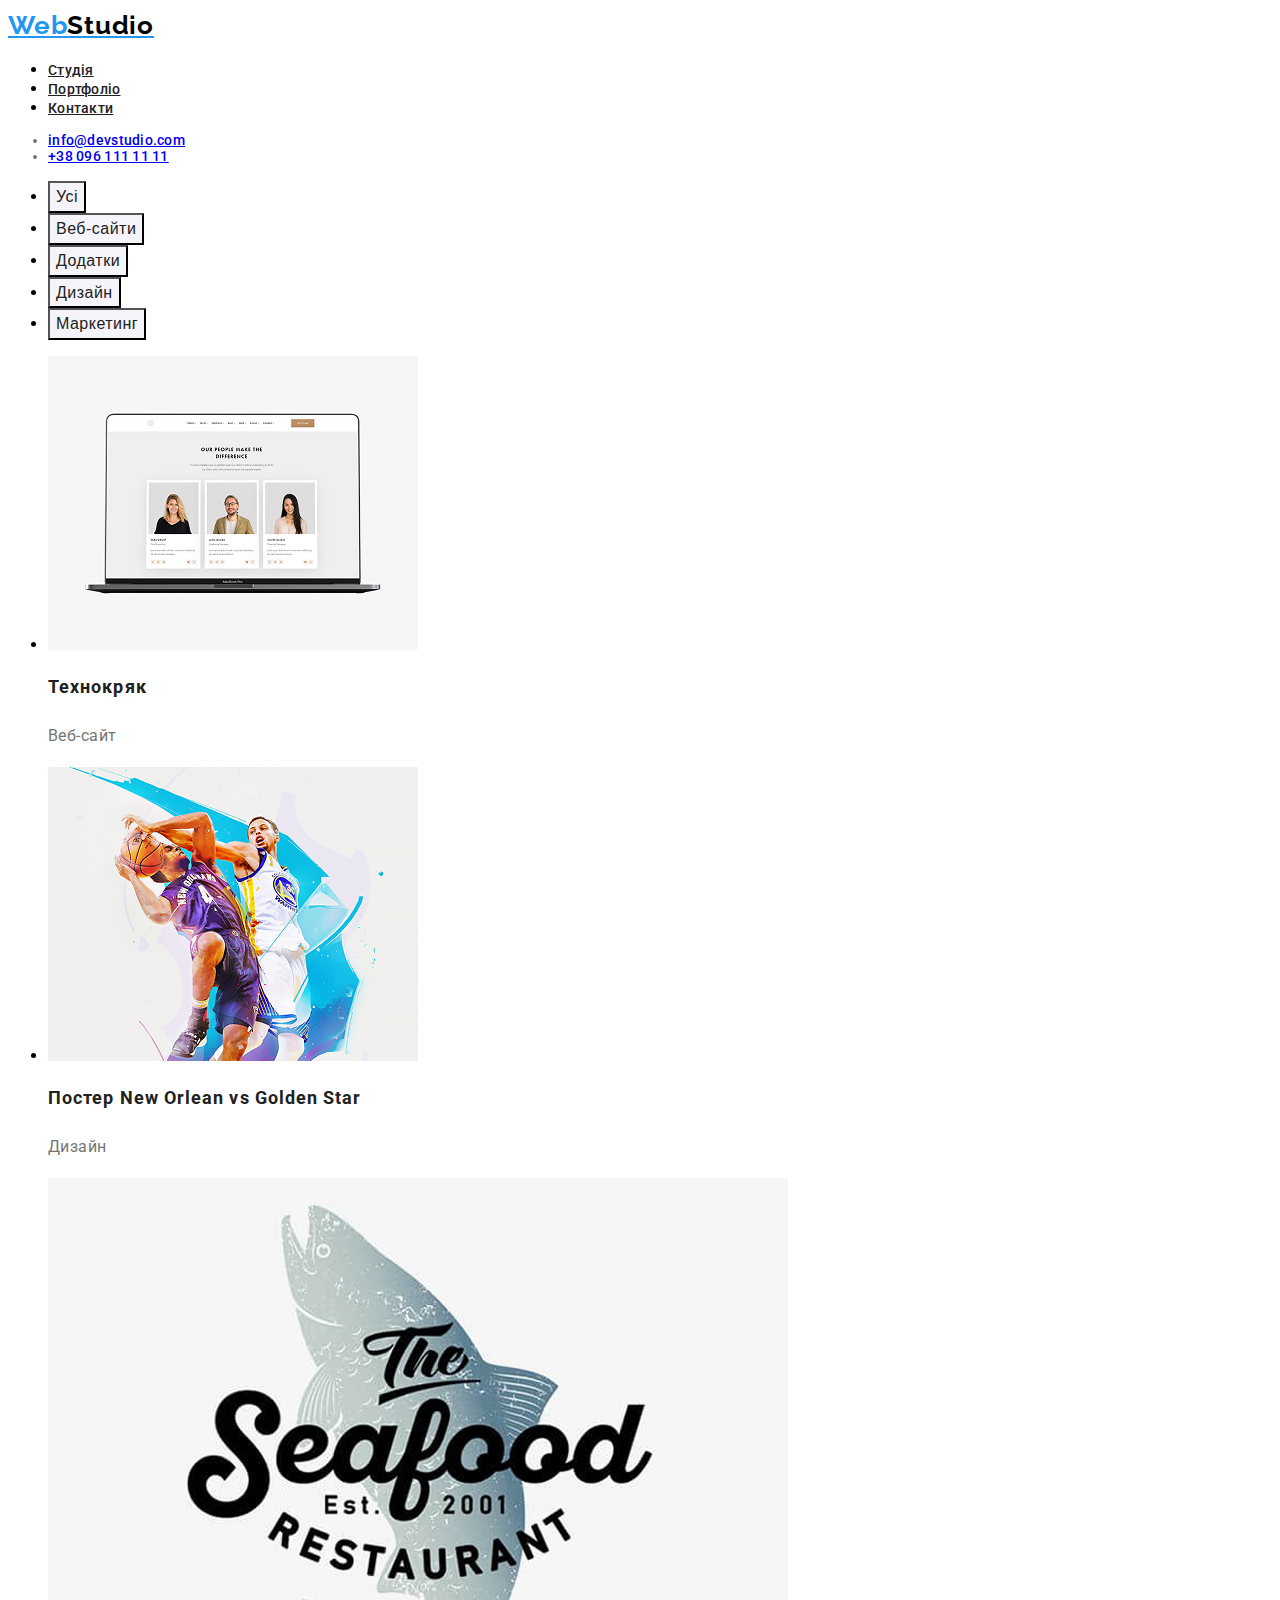
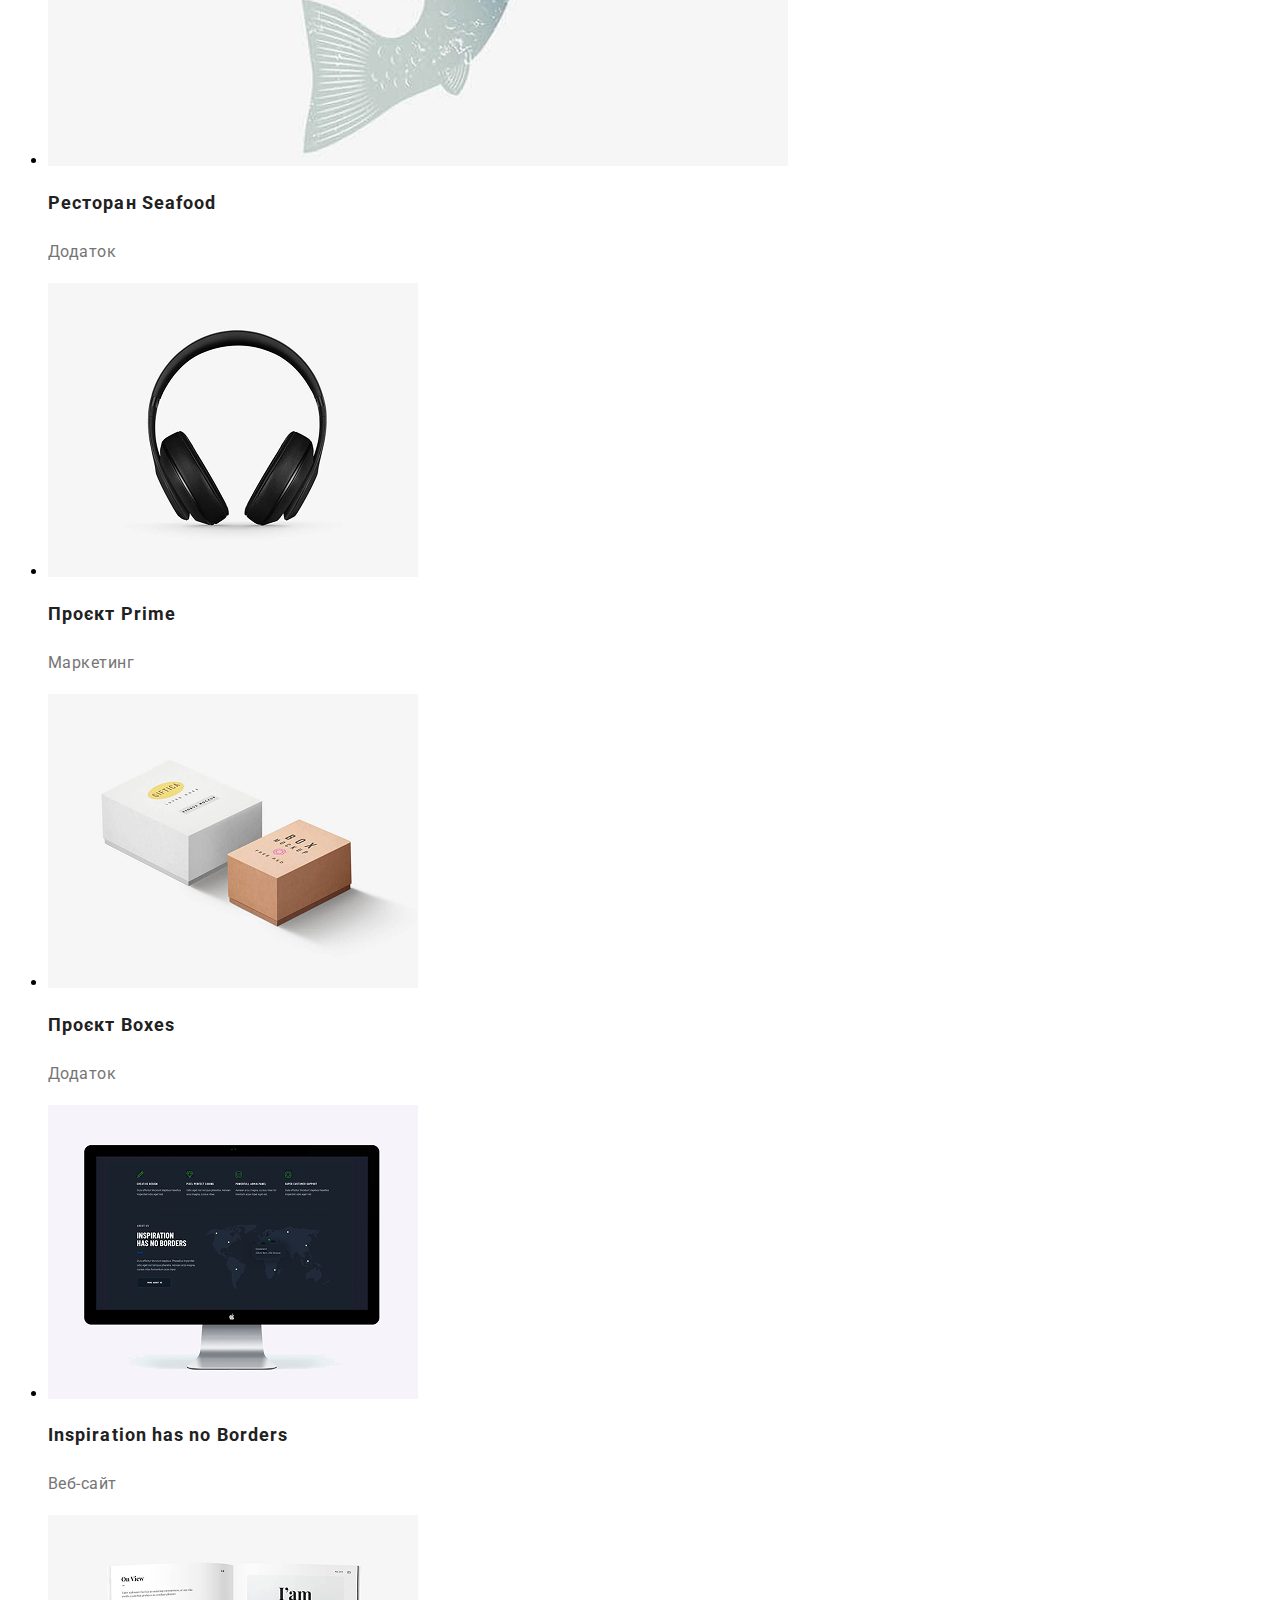
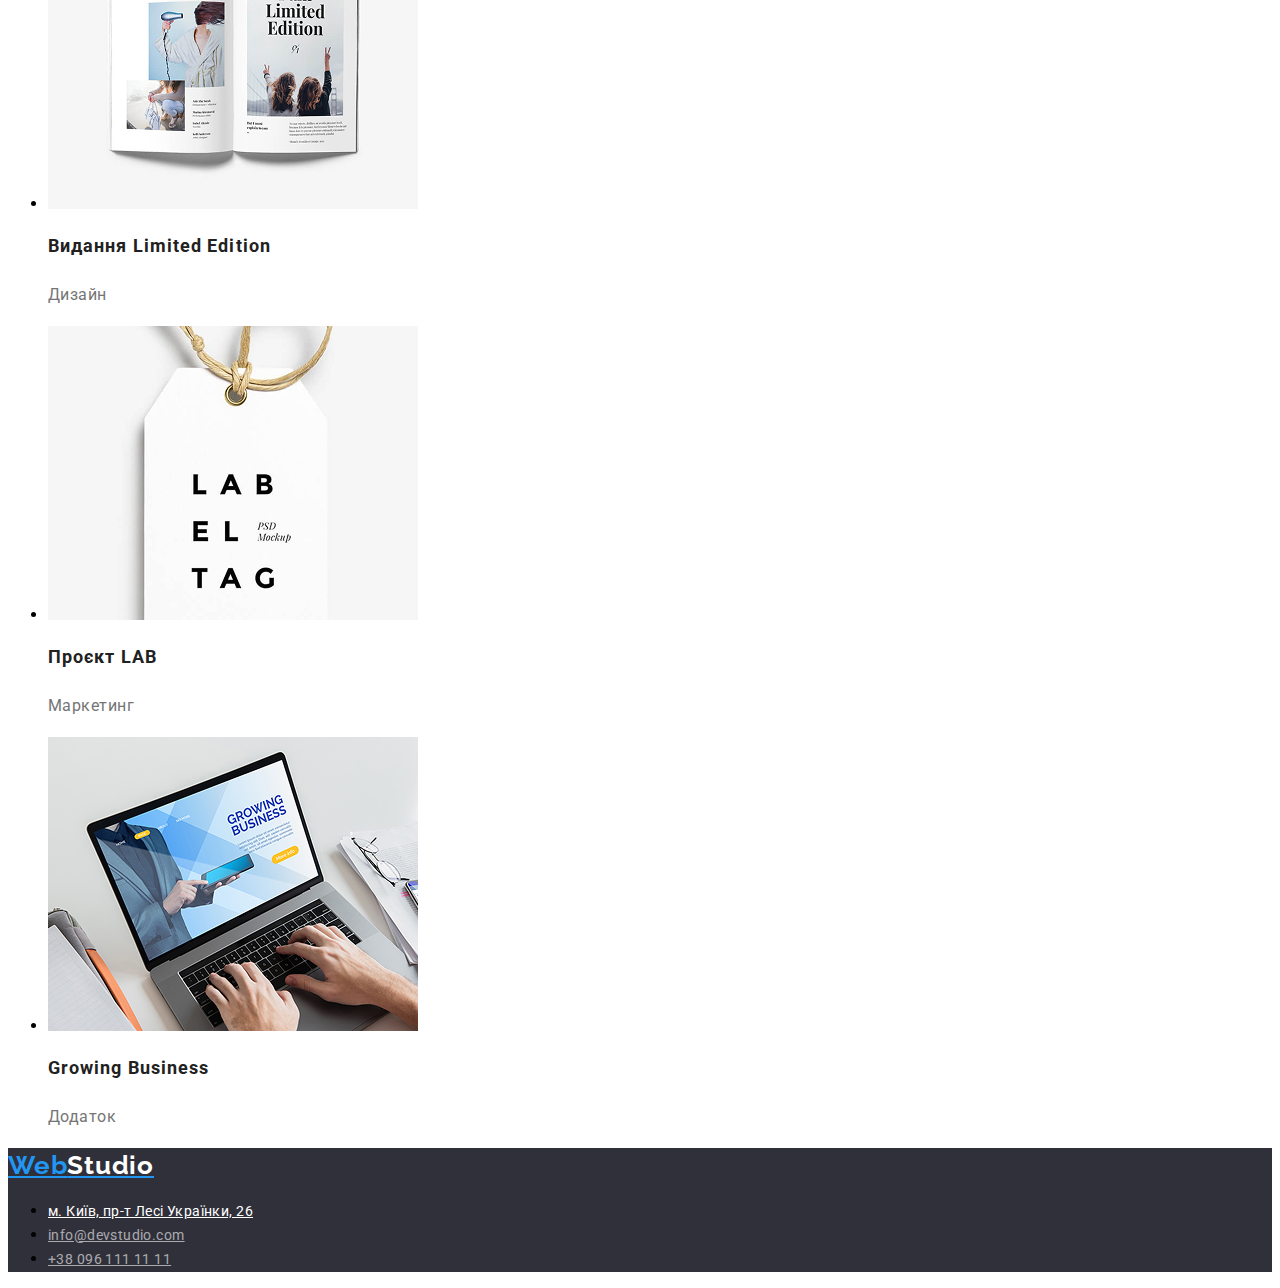
==== commit 006af8a4: "font style 8" ====
--- a/pages/portafolio.html
+++ b/pages/portafolio.html
@@ -19,12 +19,10 @@
                 <li class="header-item"><a class="header-link" href="#">Контакти</a></li>
             </ul>
         </nav>
-        <address class="header-location">
-            <ul class="header-list">
-                <li class="header-item"><a class="header-link" lang="en" href="mailto:info@devstudio.com">info@devstudio.com</a></li>
-                <li class="header-item"><a class="header-link" href="tel:+380961111111">+38 096 111 11 11</a></li>
-            </ul>
-        </address>
+        <ul class="header-items">
+            <li class="header-element"><a class="header-content" href="mailto:info@devstudio.com">info@devstudio.com</a></li>
+            <li class="header-element"><a class="header-content" href="tel:+38 096 111 11 11">+38 096 111 11 11</a></li>
+        </ul>
     </header>
     <main class="main">
         <!-- everybody -->
--- a/css/style.css
+++ b/css/style.css
@@ -5,7 +5,7 @@
     --desk-color:#757575;
     --main-color:#FFF;
     --footer-link: rgba(255, 255, 255, 0.60);
-    --footer-background:#2F303A;
+    --footer-and-hero-background:#2F303A;
     --button-and-our-section-background:#F5F4FA;
 }
 
@@ -35,14 +35,30 @@
     letter-spacing: 0.28px;
 }
 
+.header-element{
+    color: var(--desk-color);
+    font-size: 14px;
+    font-weight: 500;
+    line-height: 1.14;
+    letter-spacing: 0.28px;
+}
+
 .header-link:hover{
     color: var(--accent-color);
 }
 
+.header-element:hover{
+    color: var(--accent-color);
+}
+
 .header-location{
     color: var(--desk-color);
 }
 /* section hero */
+.hero{
+    background-color: var(--footer-and-hero-background);
+}
+
 .hero-title{
     color: var(--main-color);
     font-size: 44px;
@@ -68,7 +84,7 @@
     text-align: center;
     font-size: 36px;
     font-weight: 700;
-    line-height: 1,16;
+    line-height: 1.16;
     letter-spacing: 1.08px;
 }
 /* section attention */
@@ -157,7 +173,7 @@
 
 /* section footer */
 .footer{
-    background-color: var(--footer-background);
+    background-color: var(--footer-and-hero-background);
 }
 
 .footer-logo{
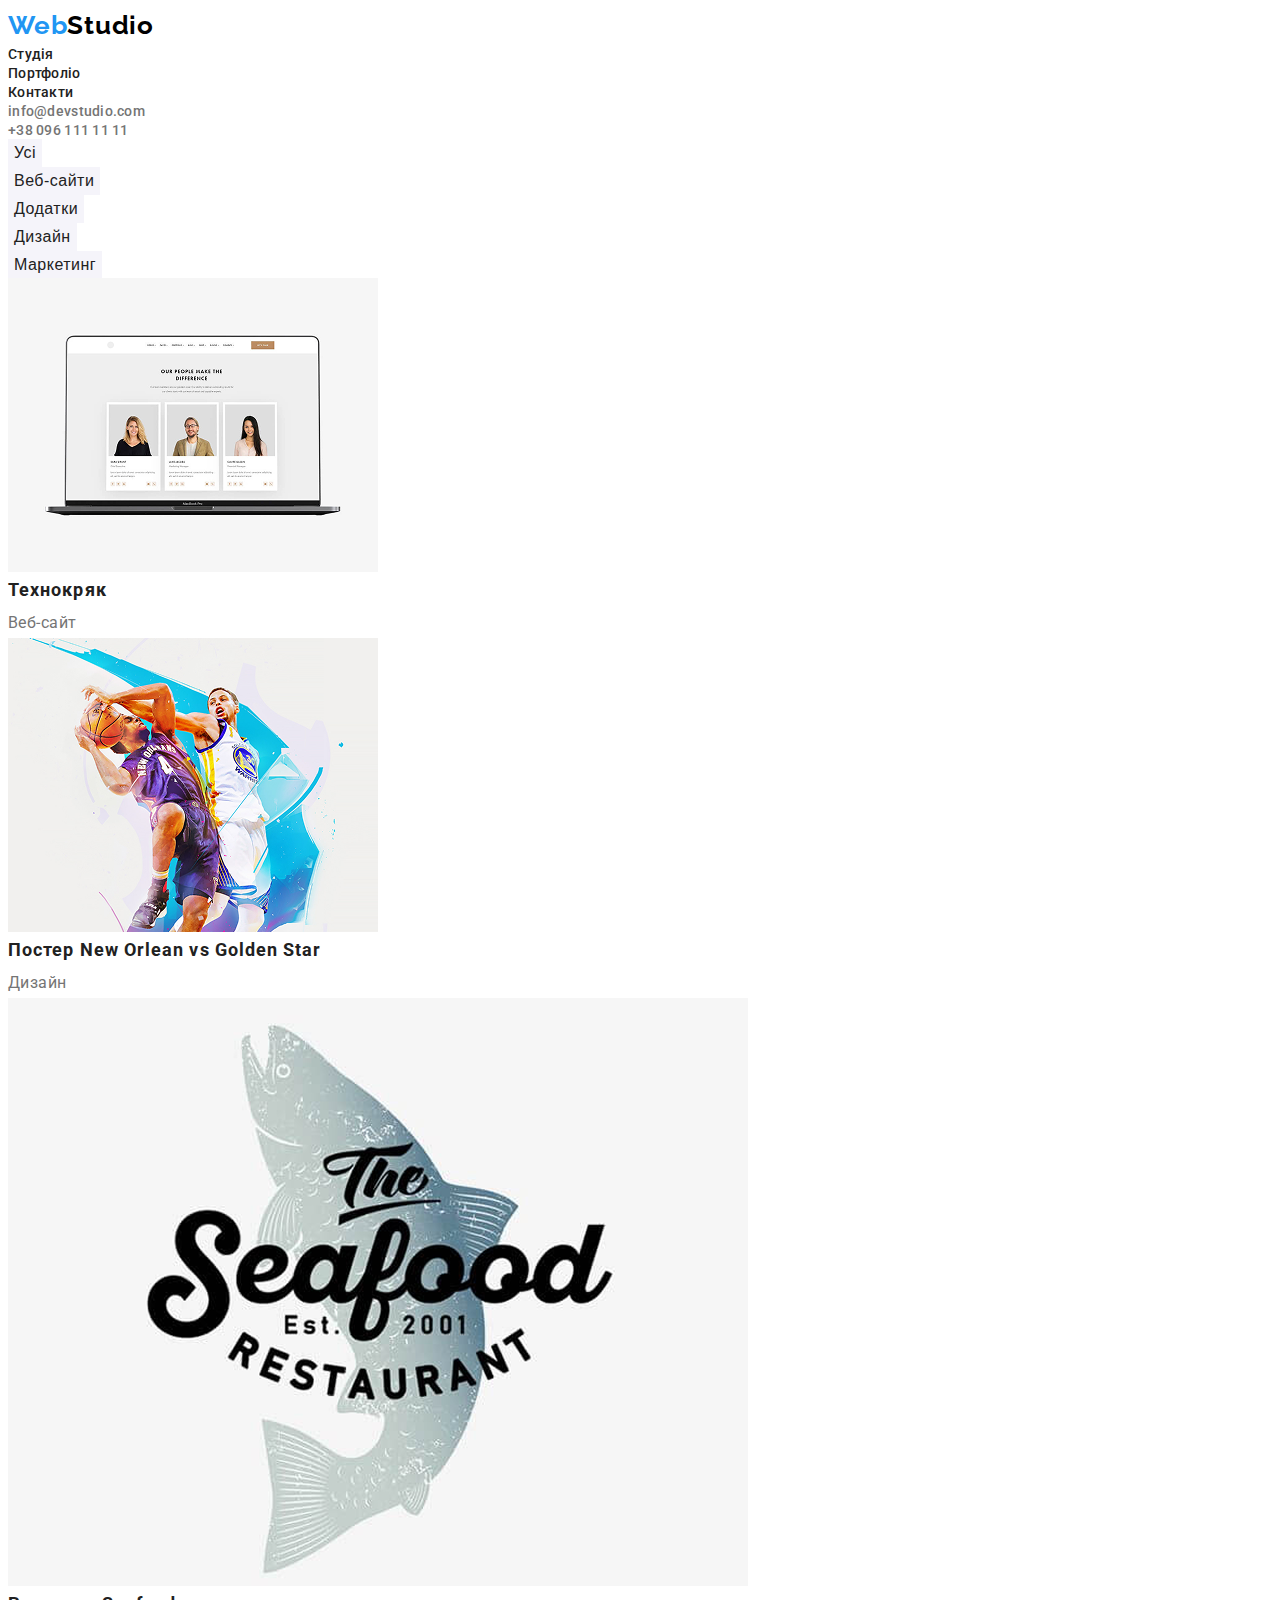
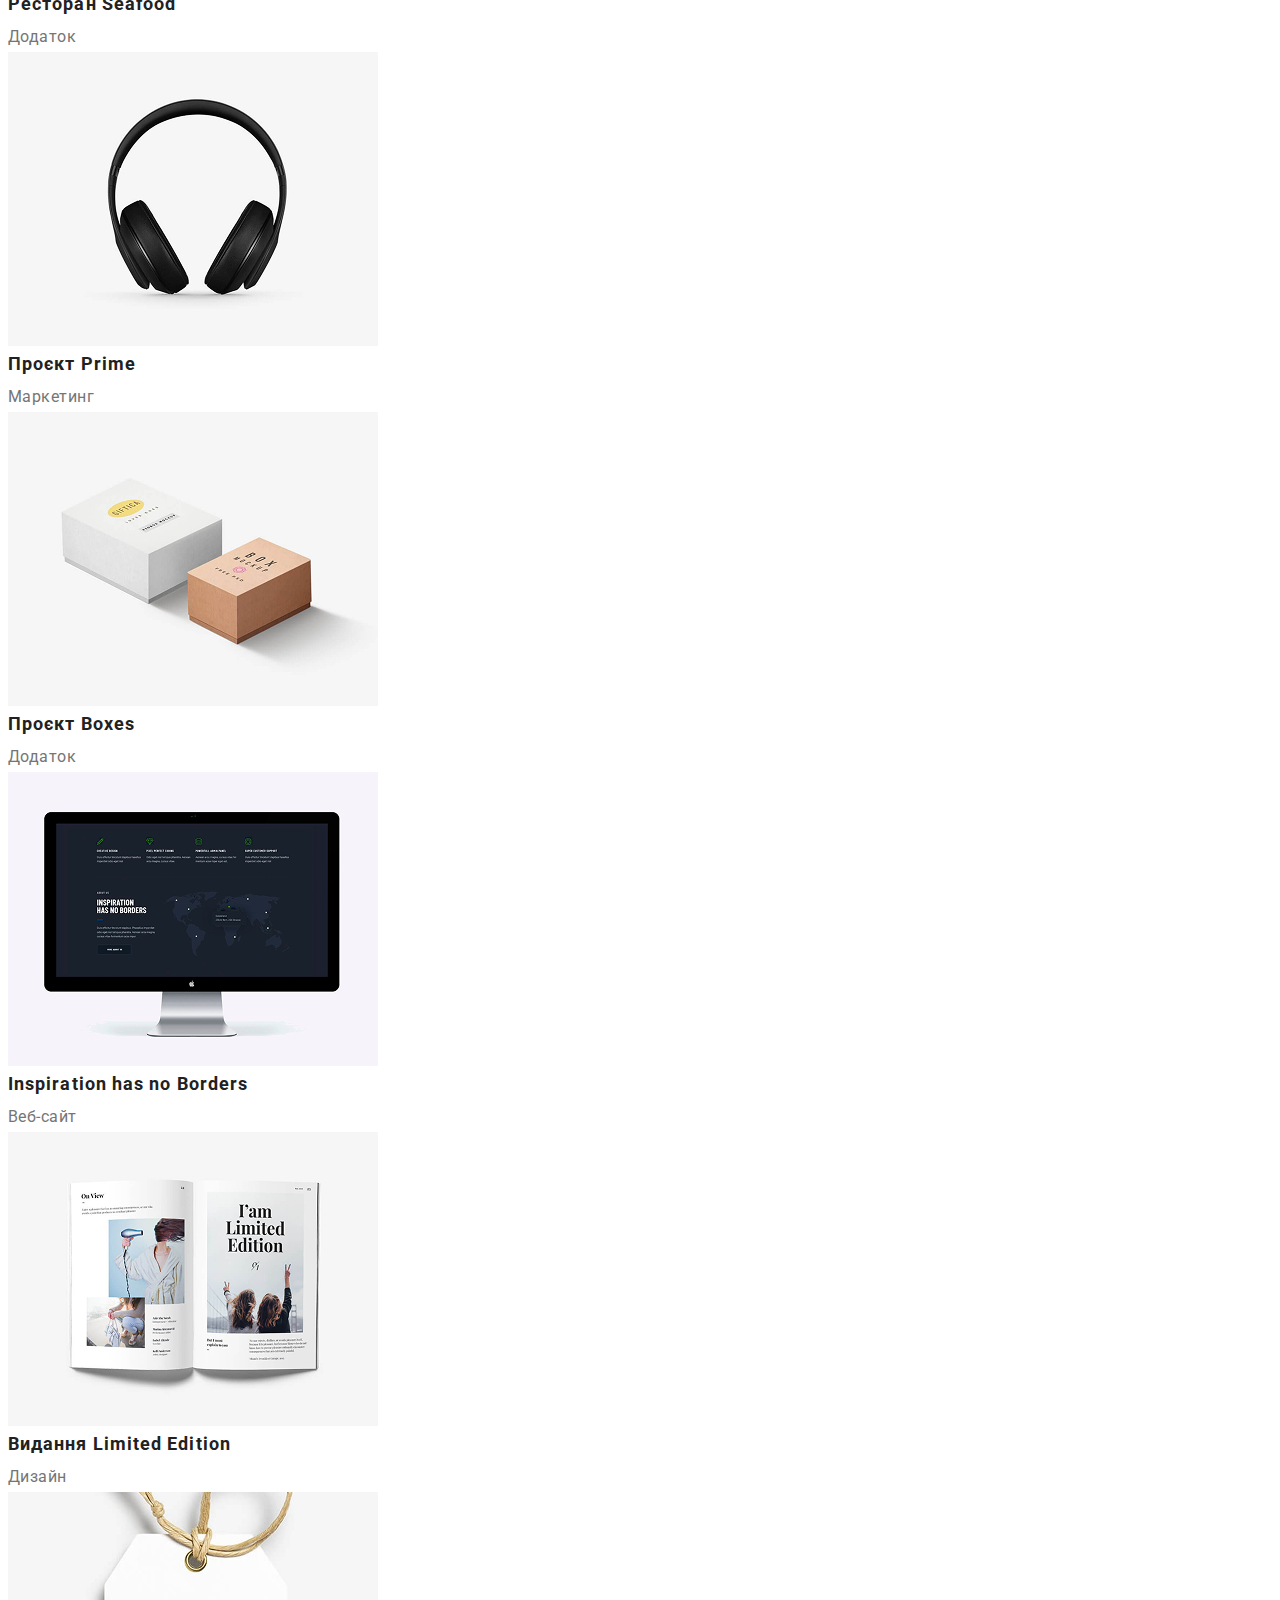
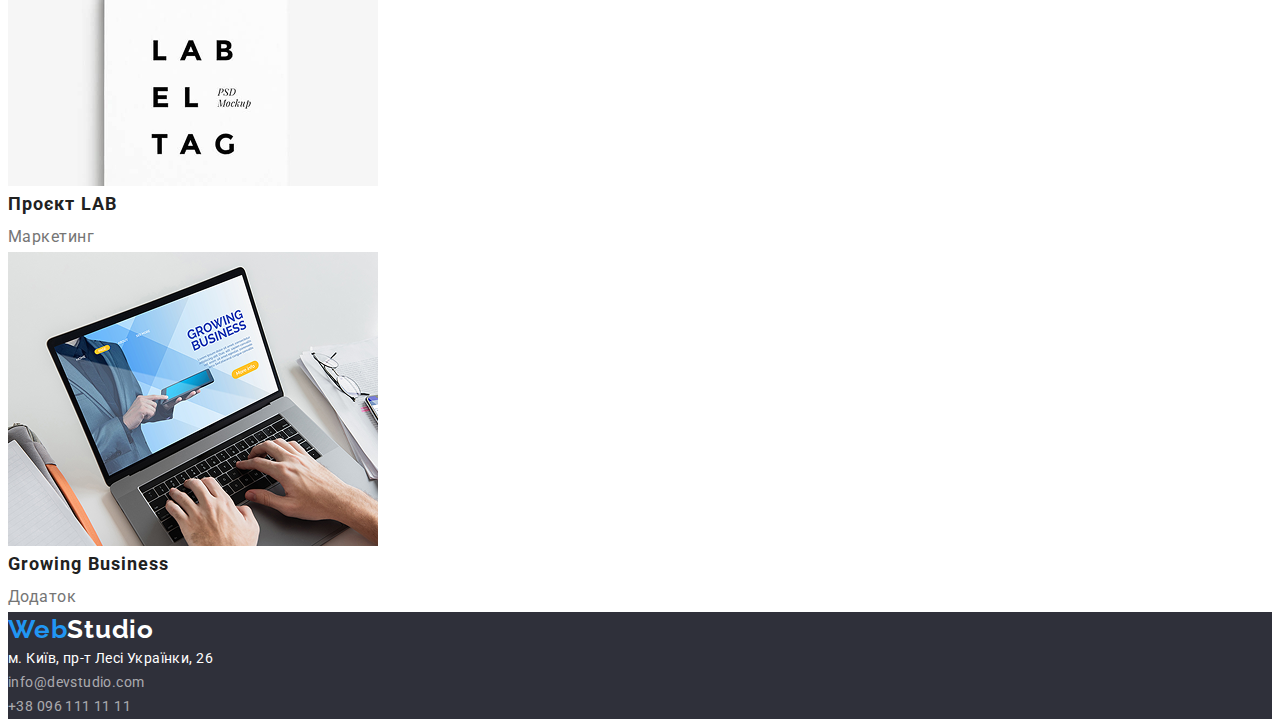
==== commit 123ad4b4: "preparing style" ====
--- a/pages/portafolio.html
+++ b/pages/portafolio.html
@@ -4,9 +4,11 @@
     <meta charset="UTF-8">
     <meta name="viewport" content="width=device-width, initial-scale=1.0">
     <title lang="en">WebStudio</title>
+    <link rel="stylesheet" href="https://cdnjs.cloudflare.com/ajax/libs/modern-normalize/3.0.1/modern-normalize.min.css" integrity="sha512-q6WgHqiHlKyOqslT/lgBgodhd03Wp4BEqKeW6nNtlOY4quzyG3VoQKFrieaCeSnuVseNKRGpGeDU3qPmabCANg==" crossorigin="anonymous" referrerpolicy="no-referrer" />
     <link rel="preconnect" href="https://fonts.googleapis.com">
     <link rel="preconnect" href="https://fonts.gstatic.com" crossorigin>
     <link href="https://fonts.googleapis.com/css2?family=Raleway:ital,wght@0,100..900;1,100..900&family=Roboto:ital,wght@0,100..900;1,100..900&display=swap" rel="stylesheet">
+    <link rel="stylesheet" href="../css/reset.css">
     <link rel="stylesheet" href="../css/style.css">
 </head>
 <body class="body">
--- a/css/style.css
+++ b/css/style.css
@@ -35,7 +35,7 @@
     letter-spacing: 0.28px;
 }
 
-.header-element{
+.header-content{
     color: var(--desk-color);
     font-size: 14px;
     font-weight: 500;
@@ -47,13 +47,10 @@
     color: var(--accent-color);
 }
 
-.header-element:hover{
-    color: var(--accent-color);
-}
-
-.header-location{
-    color: var(--desk-color);
-}
+.header-content:hover{
+    color: var(--accent-color);
+}
+
 /* section hero */
 .hero{
     background-color: var(--footer-and-hero-background);
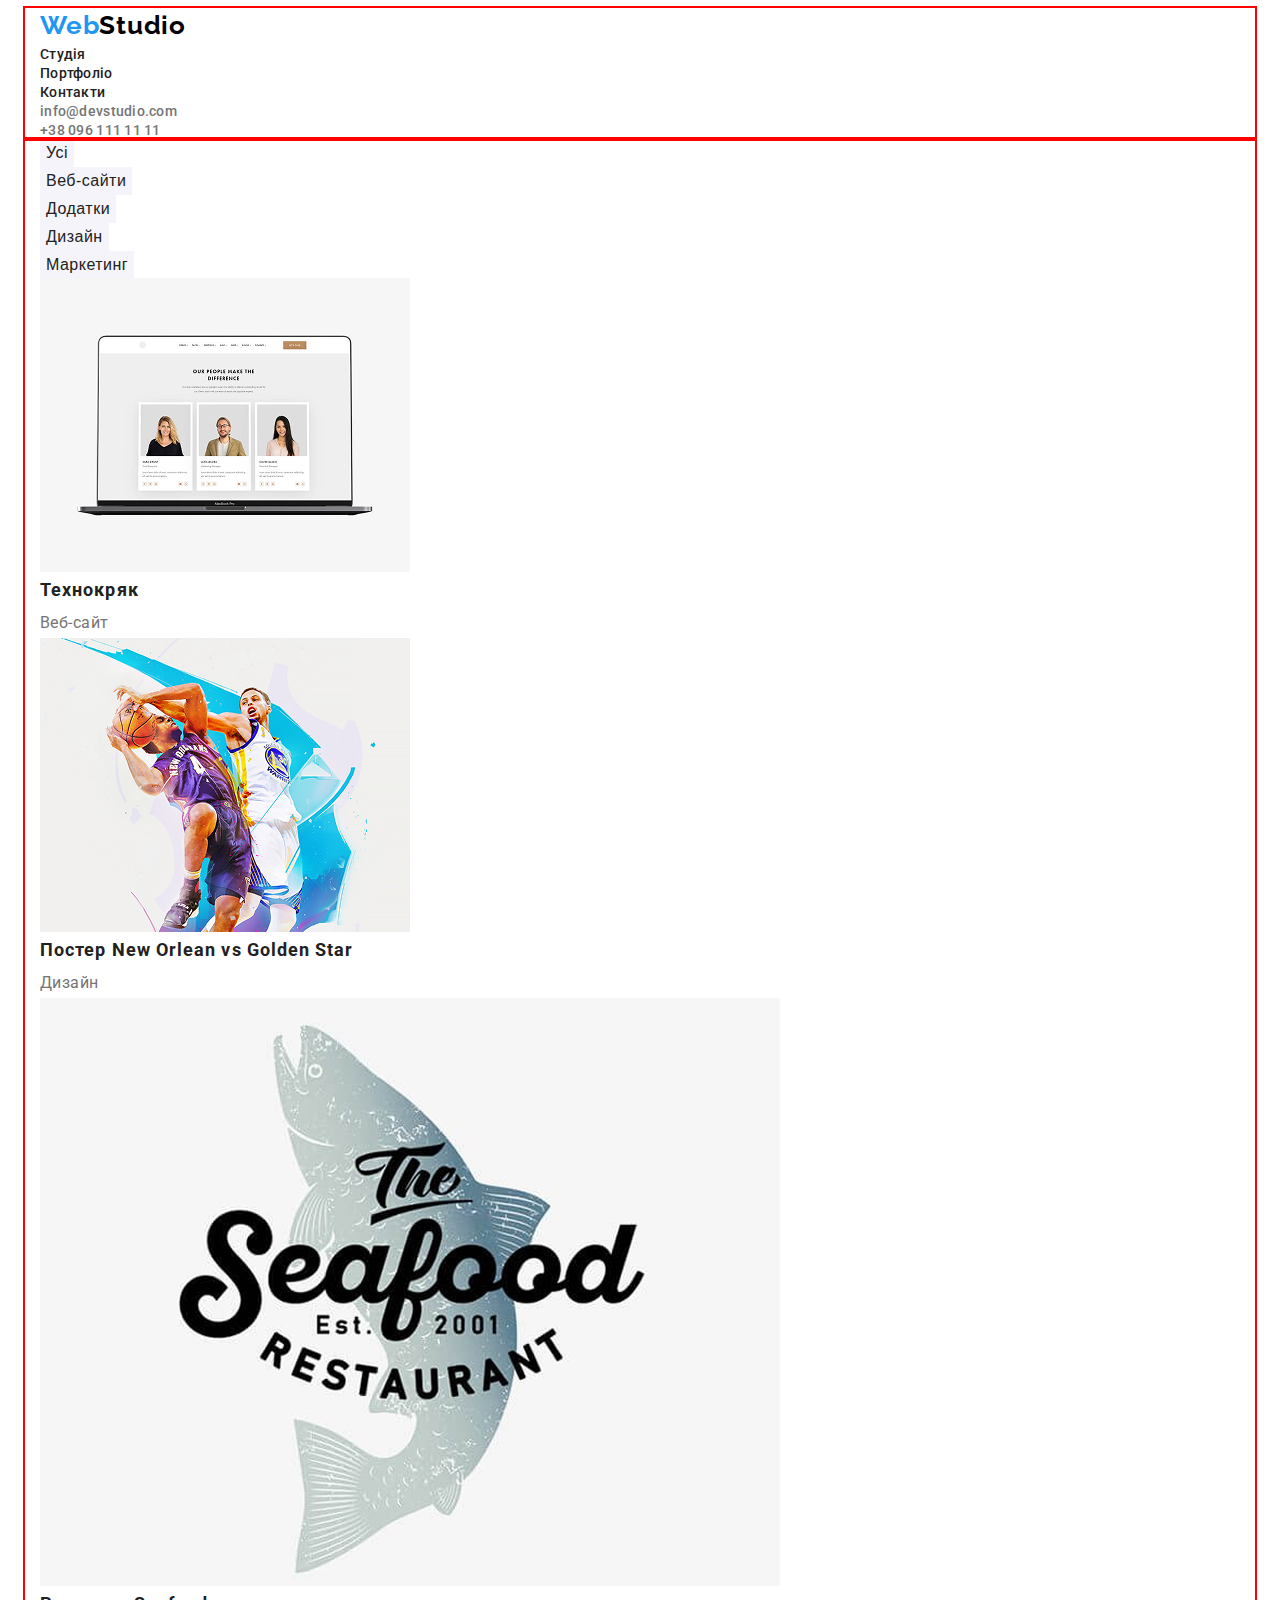
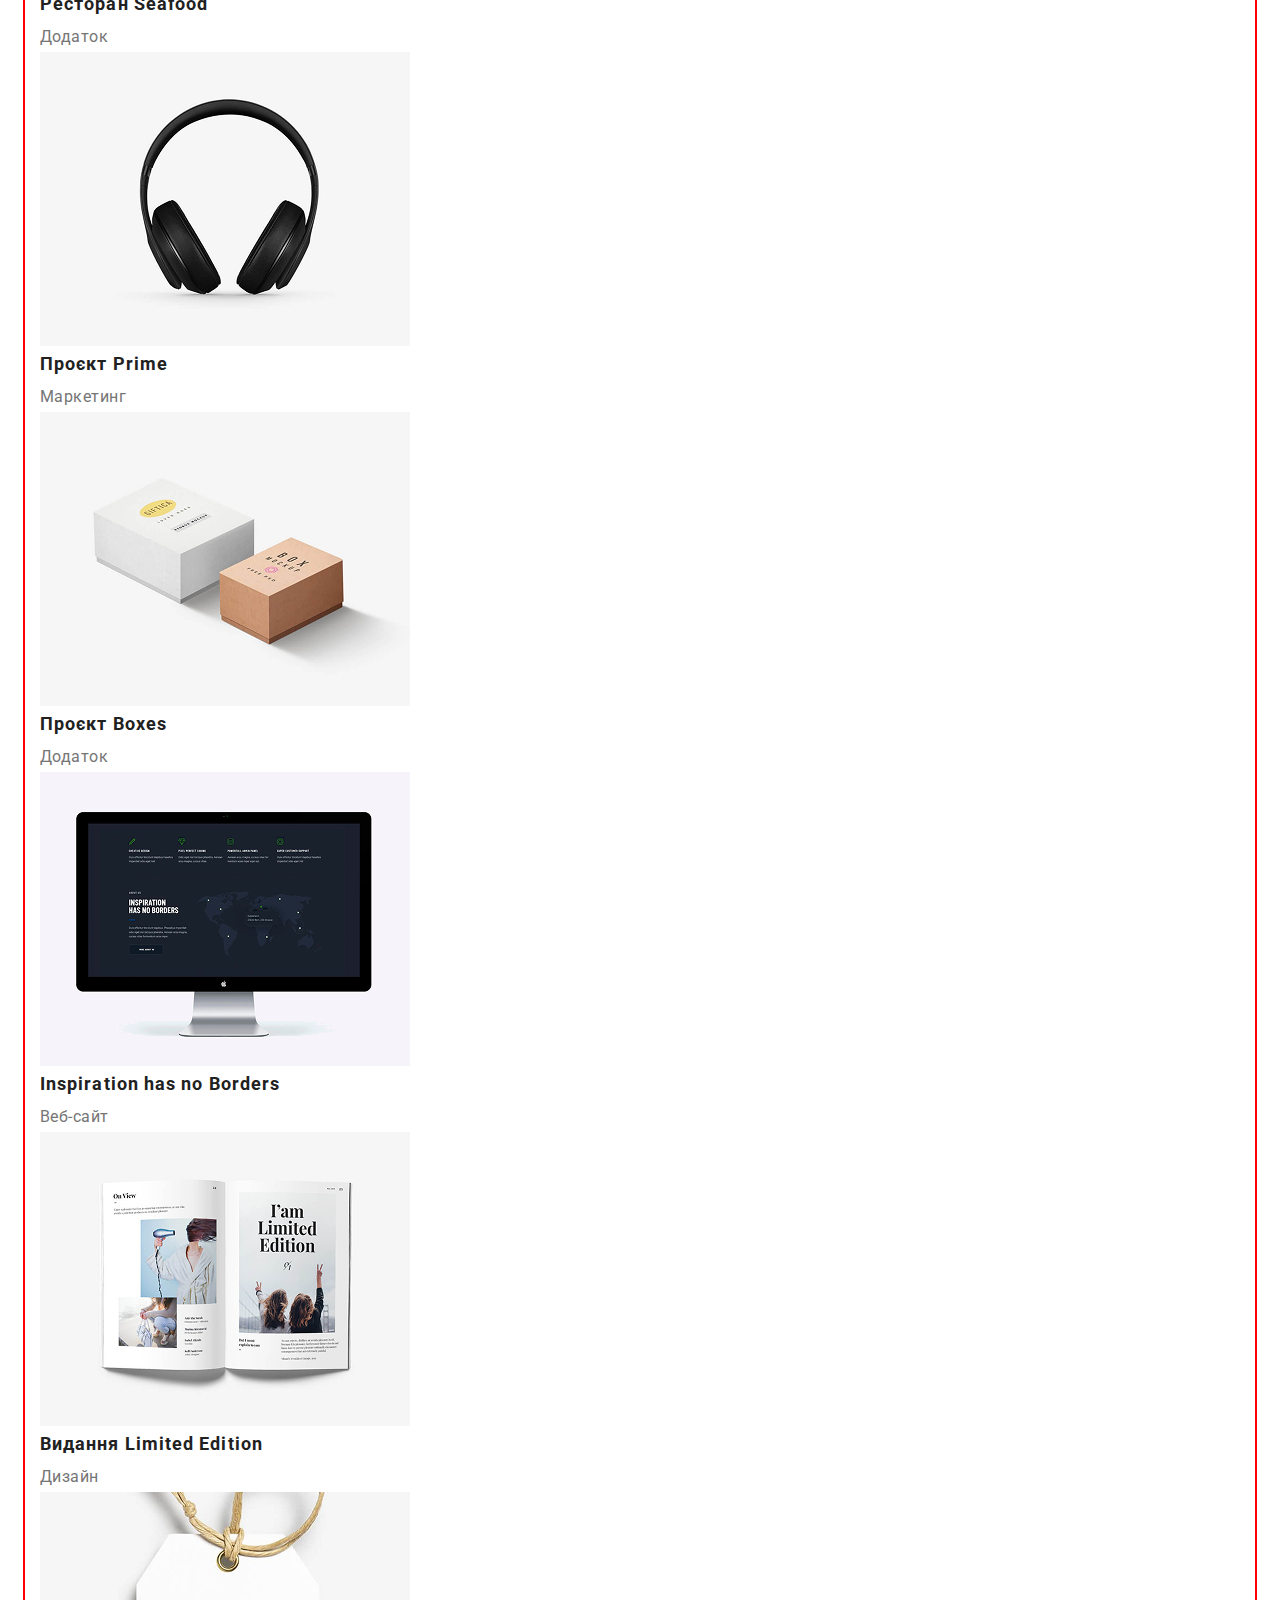
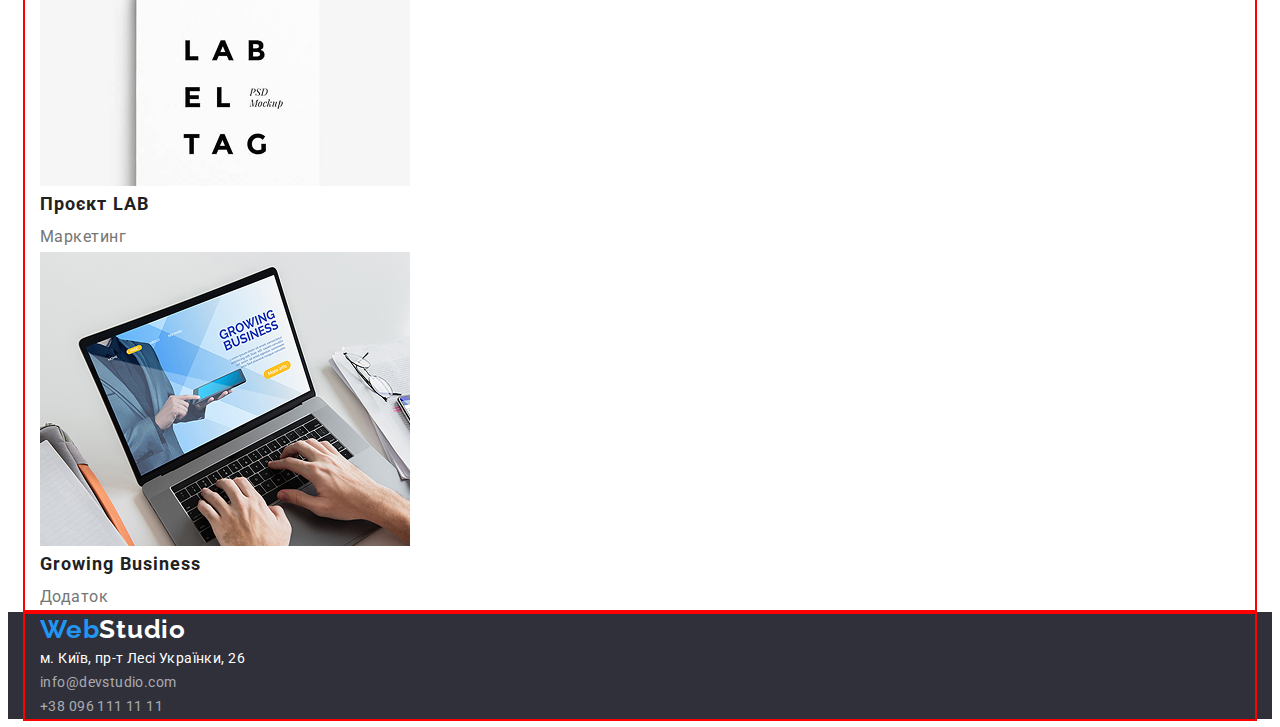
==== commit 9b609929: "center" ====
--- a/pages/portafolio.html
+++ b/pages/portafolio.html
@@ -13,87 +13,93 @@
 </head>
 <body class="body">
     <header class="header">
-        <a class="header-logo" lang="en" href="./index.html">Web<span class="header-color">Studio</span></a>
-        <nav class="header-nav">
-            <ul class="header-list">
-                <li class="header-item"><a class="header-link" href="../index.html">Студія</a></li>
-                <li class="header-item"><a class="header-link" href="./portafolio.html">Портфоліо</a></li>
-                <li class="header-item"><a class="header-link" href="#">Контакти</a></li>
+        <div class="container">
+            <a class="header-logo" lang="en" href="./index.html">Web<span class="header-color">Studio</span></a>
+            <nav class="header-nav">
+                <ul class="header-list">
+                    <li class="header-item"><a class="header-link" href="../index.html">Студія</a></li>
+                    <li class="header-item"><a class="header-link" href="./portafolio.html">Портфоліо</a></li>
+                    <li class="header-item"><a class="header-link" href="#">Контакти</a></li>
+                </ul>
+            </nav>
+            <ul class="header-items">
+                <li class="header-element"><a class="header-content" href="mailto:info@devstudio.com">info@devstudio.com</a></li>
+                <li class="header-element"><a class="header-content" href="tel:+38 096 111 11 11">+38 096 111 11 11</a></li>
             </ul>
-        </nav>
-        <ul class="header-items">
-            <li class="header-element"><a class="header-content" href="mailto:info@devstudio.com">info@devstudio.com</a></li>
-            <li class="header-element"><a class="header-content" href="tel:+38 096 111 11 11">+38 096 111 11 11</a></li>
-        </ul>
+        </div>
     </header>
     <main class="main">
         <!-- everybody -->
         <section class="everybody">
-            <ul class="everybody-list">
-                <li class="everybody-item"><button class="everybody-btn" type="button">Усі</button></li>
-                <li class="everybody-item"><button class="everybody-btn" type="button">Веб-сайти</button></li>
-                <li class="everybody-item"><button class="everybody-btn" type="button">Додатки</button></li>
-                <li class="everybody-item"><button class="everybody-btn" type="button">Дизайн</button></li>
-                <li class="everybody-item"><button class="everybody-btn" type="button">Маркетинг</button></li>
-            </ul>
-            <ul class="everybody-list">
-                <li class="everybody-item">
-                    <img class="everybody-img" src="../img/site1.png" alt="pc team">
-                    <h2 class="everybody-title">Технокряк</h2>
-                    <p class="everybody-text">Веб-сайт</p>
-                </li>
-                <li class="everybody-item">
-                    <img class="everybody-img" src="../img/design1.png" alt="New Orlean vs Golden Star">
-                    <h2 class="everybody-title" lang="en">Постер New Orlean vs Golden Star</h2>
-                    <p class="everybody-text">Дизайн</p>
-                </li>
-                <li class="everybody-item">
-                    <img class="everybody-img" src="../img/app1.png" alt="fish restuarant">
-                    <h2 class="everybody-title">Ресторан Seafood</h2>
-                    <p class="everybody-text">Додаток</p>
-                </li>
-                <li class="everybody-item">
-                    <img class="everybody-img" src="../img/marketing1.png" alt="airpuds">
-                    <h2 class="everybody-title">Проєкт Prime</h2>
-                    <p class="everybody-text">Маркетинг</p>
-                </li>
-                <li class="everybody-item">
-                    <img class="everybody-img" src="../img/app2.png" alt="boxes">
-                    <h2 class="everybody-title">Проєкт Boxes</h2>
-                    <p class="everybody-text">Додаток</p>
-                </li>
-                <li class="everybody-item">
-                    <img class="everybody-img" src="../img/site2.png" alt="computer">
-                    <h2 class="everybody-title" lang="en">Inspiration has no Borders</h2>
-                    <p class="everybody-text">Веб-сайт</p>
-                </li>
-                <li class="everybody-item">
-                    <img class="everybody-img" src="../img/design2.png" alt="book">
-                    <h2 class="everybody-title" lang="en">Видання Limited Edition</h2>
-                    <p class="everybody-text">Дизайн</p>
-                </li>
-                <li class="everybody-item">
-                    <img class="everybody-img" src="../img/markting2.png" alt="lab el tag">
-                    <h2 class="everybody-title">Проєкт LAB</h2>
-                    <p class="everybody-text">Маркетинг</p>
-                </li>
-                <li class="everybody-item">
-                    <img class="everybody-img" src="../img/app3.png" alt="pc,hammer and site">
-                    <h2 class="everybody-title" lang="en">Growing Business</h2>
-                    <p class="everybody-text">Додаток</p>
-                </li>
-            </ul>  
+            <div class="container">
+                <ul class="everybody-list">
+                    <li class="everybody-item"><button class="everybody-btn" type="button">Усі</button></li>
+                    <li class="everybody-item"><button class="everybody-btn" type="button">Веб-сайти</button></li>
+                    <li class="everybody-item"><button class="everybody-btn" type="button">Додатки</button></li>
+                    <li class="everybody-item"><button class="everybody-btn" type="button">Дизайн</button></li>
+                    <li class="everybody-item"><button class="everybody-btn" type="button">Маркетинг</button></li>
+                </ul>
+                <ul class="everybody-list">
+                    <li class="everybody-item">
+                        <img class="everybody-img" src="../img/site1.png" alt="pc team">
+                        <h2 class="everybody-title">Технокряк</h2>
+                        <p class="everybody-text">Веб-сайт</p>
+                    </li>
+                    <li class="everybody-item">
+                        <img class="everybody-img" src="../img/design1.png" alt="New Orlean vs Golden Star">
+                        <h2 class="everybody-title" lang="en">Постер New Orlean vs Golden Star</h2>
+                        <p class="everybody-text">Дизайн</p>
+                    </li>
+                    <li class="everybody-item">
+                        <img class="everybody-img" src="../img/app1.png" alt="fish restuarant">
+                        <h2 class="everybody-title">Ресторан Seafood</h2>
+                        <p class="everybody-text">Додаток</p>
+                    </li>
+                    <li class="everybody-item">
+                        <img class="everybody-img" src="../img/marketing1.png" alt="airpuds">
+                        <h2 class="everybody-title">Проєкт Prime</h2>
+                        <p class="everybody-text">Маркетинг</p>
+                    </li>
+                    <li class="everybody-item">
+                        <img class="everybody-img" src="../img/app2.png" alt="boxes">
+                        <h2 class="everybody-title">Проєкт Boxes</h2>
+                        <p class="everybody-text">Додаток</p>
+                    </li>
+                    <li class="everybody-item">
+                        <img class="everybody-img" src="../img/site2.png" alt="computer">
+                        <h2 class="everybody-title" lang="en">Inspiration has no Borders</h2>
+                        <p class="everybody-text">Веб-сайт</p>
+                    </li>
+                    <li class="everybody-item">
+                        <img class="everybody-img" src="../img/design2.png" alt="book">
+                        <h2 class="everybody-title" lang="en">Видання Limited Edition</h2>
+                        <p class="everybody-text">Дизайн</p>
+                    </li>
+                    <li class="everybody-item">
+                        <img class="everybody-img" src="../img/markting2.png" alt="lab el tag">
+                        <h2 class="everybody-title">Проєкт LAB</h2>
+                        <p class="everybody-text">Маркетинг</p>
+                    </li>
+                    <li class="everybody-item">
+                        <img class="everybody-img" src="../img/app3.png" alt="pc,hammer and site">
+                        <h2 class="everybody-title" lang="en">Growing Business</h2>
+                        <p class="everybody-text">Додаток</p>
+                    </li>
+                </ul>
+            </div>  
         </section>
     </main>
     <footer class="footer">
-        <a class="footer-logo" lang="en" href="./index.html">Web<span class="footer-color">Studio</span></a>
-        <address class="footer-location">
-            <ul class="footer-list">
-                <li class="footer-item"><a class="footer-link" lang="en" href="https://www.google.com/maps/search/%D0%BC.+%D0%9A%D0%B8%D1%97%D0%B2,+%D0%BF%D1%80-%D1%82+%D0%9B%D0%B5%D1%81%D1%96+%D0%A3%D0%BA%D1%80%D0%B0%D1%97%D0%BD%D0%BA%D0%B8,+26/@50.4729106,30.4060483,12z/data=!3m1!4b1?entry=ttu&g_ep=EgoyMDI1MDIxMi4wIKXMDSoASAFQAw%3D%3D">м. Київ, пр-т Лесі Українки, 26</a></li>
-                <li class="footer-item"><a class="footer-link" lang="en" href="mailto:info@devstudio.com">info@devstudio.com</a></li>
-                <li class="footer-item"><a class="footer-link" href="tel:+380961111111">+38 096 111 11 11</a></li>
-            </ul>
-        </address>
+        <div class="container">
+            <a class="footer-logo" lang="en" href="./index.html">Web<span class="footer-color">Studio</span></a>
+            <address class="footer-location">
+                <ul class="footer-list">
+                    <li class="footer-item"><a class="footer-link" lang="en" href="https://www.google.com/maps/search/%D0%BC.+%D0%9A%D0%B8%D1%97%D0%B2,+%D0%BF%D1%80-%D1%82+%D0%9B%D0%B5%D1%81%D1%96+%D0%A3%D0%BA%D1%80%D0%B0%D1%97%D0%BD%D0%BA%D0%B8,+26/@50.4729106,30.4060483,12z/data=!3m1!4b1?entry=ttu&g_ep=EgoyMDI1MDIxMi4wIKXMDSoASAFQAw%3D%3D">м. Київ, пр-т Лесі Українки, 26</a></li>
+                    <li class="footer-item"><a class="footer-link" lang="en" href="mailto:info@devstudio.com">info@devstudio.com</a></li>
+                    <li class="footer-item"><a class="footer-link" href="tel:+380961111111">+38 096 111 11 11</a></li>
+                </ul>
+            </address>
+        </div>
     </footer>
 </body>
 </html>--- a/css/style.css
+++ b/css/style.css
@@ -197,4 +197,11 @@
 
 .footer-list :first-child>.footer-link{
     color: var(--main-color);
+}
+
+.container{
+    outline: 2px solid red;
+    width: 1200px;
+    padding: 0 15px;
+    margin: 0 auto;
 }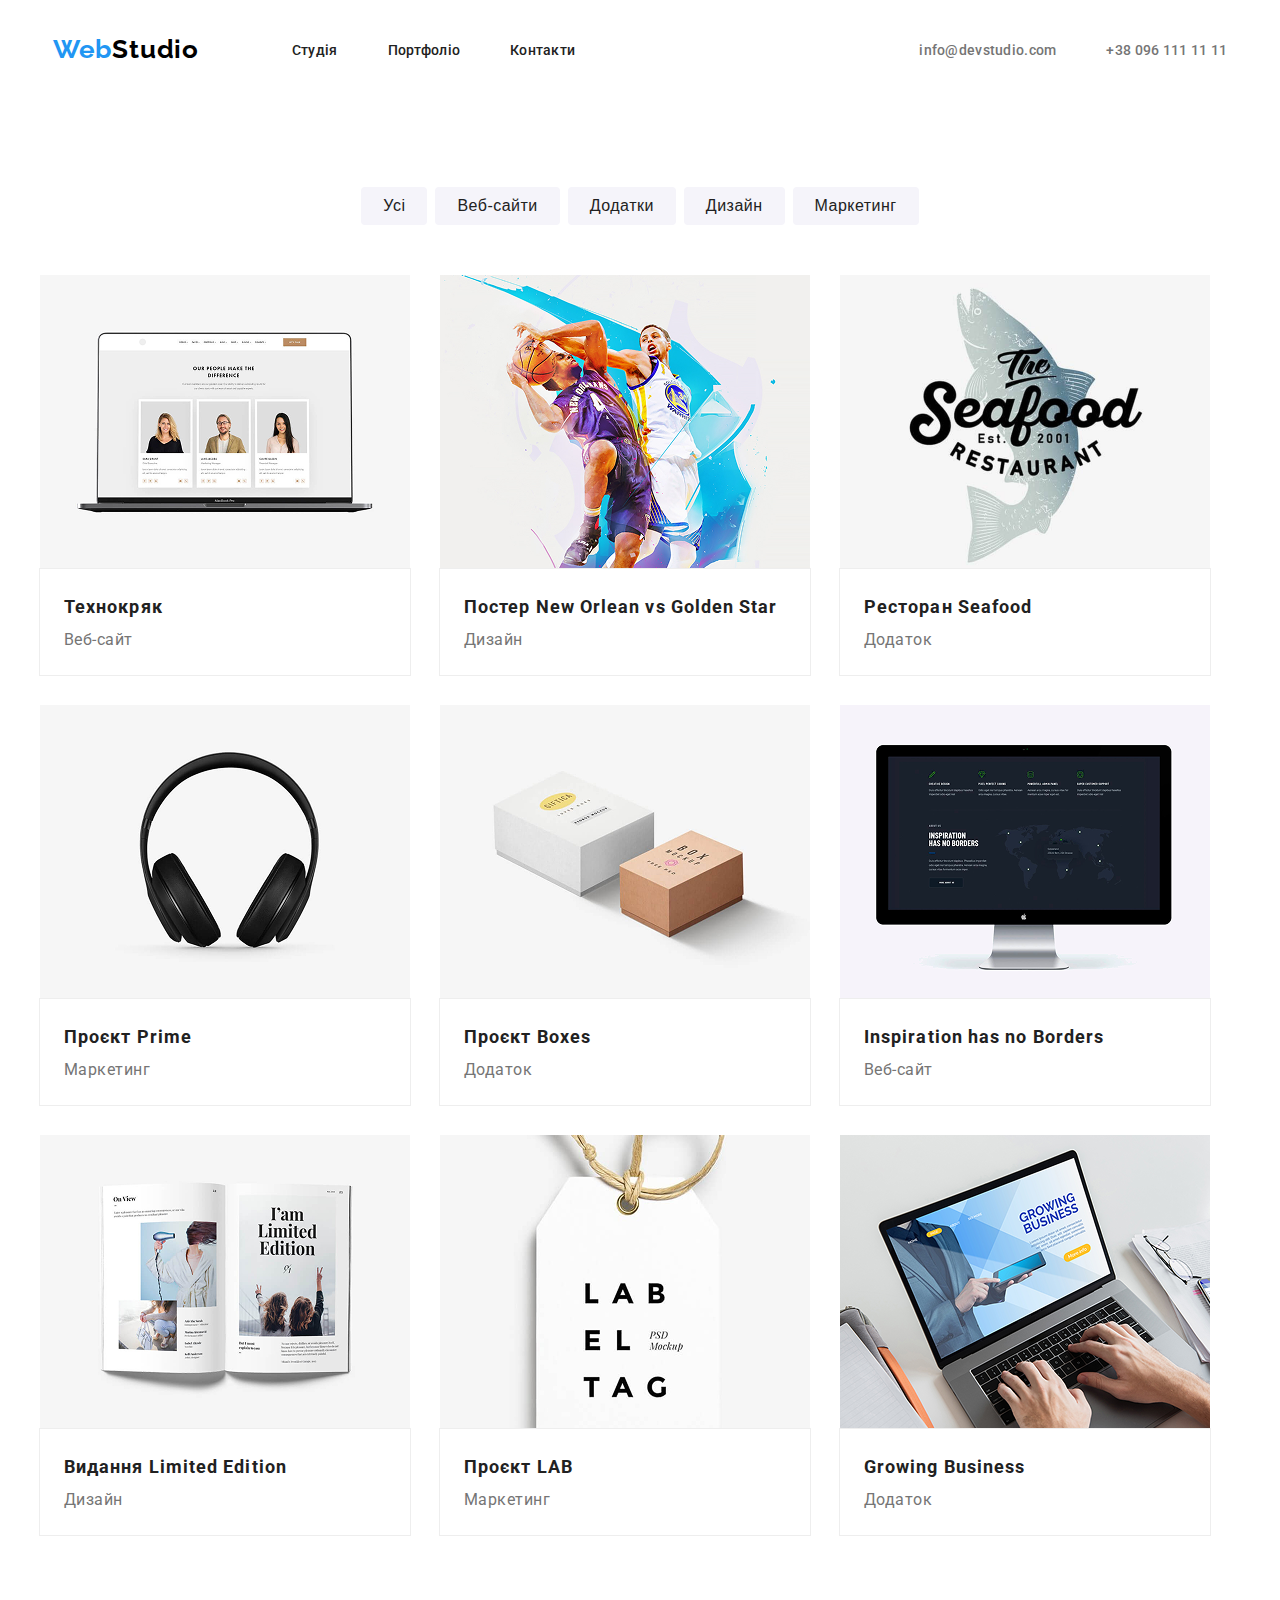
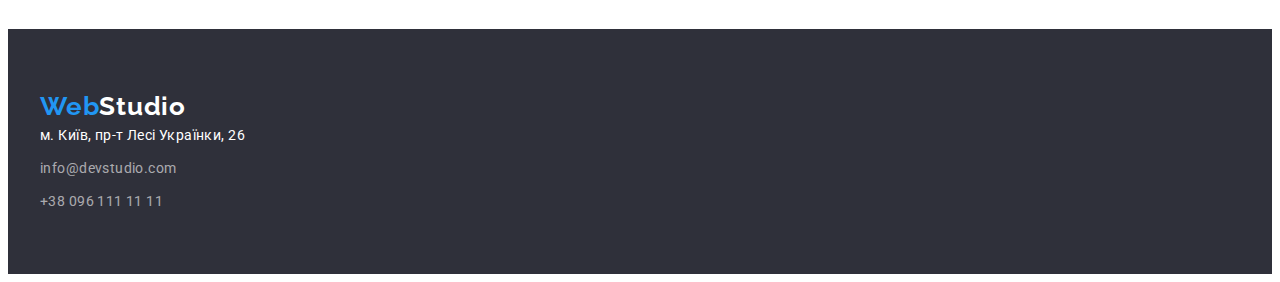
==== commit 7e7ae3ad: "portafolio flex" ====
--- a/pages/portafolio.html
+++ b/pages/portafolio.html
@@ -13,7 +13,7 @@
 </head>
 <body class="body">
     <header class="header">
-        <div class="container">
+        <div class="container header-box">
             <a class="header-logo" lang="en" href="./index.html">Web<span class="header-color">Studio</span></a>
             <nav class="header-nav">
                 <ul class="header-list">
@@ -32,58 +32,76 @@
         <!-- everybody -->
         <section class="everybody">
             <div class="container">
-                <ul class="everybody-list">
-                    <li class="everybody-item"><button class="everybody-btn" type="button">Усі</button></li>
-                    <li class="everybody-item"><button class="everybody-btn" type="button">Веб-сайти</button></li>
-                    <li class="everybody-item"><button class="everybody-btn" type="button">Додатки</button></li>
-                    <li class="everybody-item"><button class="everybody-btn" type="button">Дизайн</button></li>
-                    <li class="everybody-item"><button class="everybody-btn" type="button">Маркетинг</button></li>
+                <ul class="everybody-items">
+                    <li class="everybody-element"><button class="everybody-btn" type="button">Усі</button></li>
+                    <li class="everybody-element"><button class="everybody-btn" type="button">Веб-сайти</button></li>
+                    <li class="everybody-element"><button class="everybody-btn" type="button">Додатки</button></li>
+                    <li class="everybody-element"><button class="everybody-btn" type="button">Дизайн</button></li>
+                    <li class="everybody-element"><button class="everybody-btn" type="button">Маркетинг</button></li>
                 </ul>
                 <ul class="everybody-list">
                     <li class="everybody-item">
                         <img class="everybody-img" src="../img/site1.png" alt="pc team">
-                        <h2 class="everybody-title">Технокряк</h2>
-                        <p class="everybody-text">Веб-сайт</p>
+                        <div class="everybody-wrapper">
+                            <h2 class="everybody-title">Технокряк</h2>
+                            <p class="everybody-text">Веб-сайт</p>
+                        </div>
                     </li>
                     <li class="everybody-item">
                         <img class="everybody-img" src="../img/design1.png" alt="New Orlean vs Golden Star">
-                        <h2 class="everybody-title" lang="en">Постер New Orlean vs Golden Star</h2>
-                        <p class="everybody-text">Дизайн</p>
+                        <div class="everybody-wrapper">
+                            <h2 class="everybody-title" lang="en">Постер New Orlean vs Golden Star</h2>
+                            <p class="everybody-text">Дизайн</p>
+                        </div>
                     </li>
                     <li class="everybody-item">
                         <img class="everybody-img" src="../img/app1.png" alt="fish restuarant">
-                        <h2 class="everybody-title">Ресторан Seafood</h2>
-                        <p class="everybody-text">Додаток</p>
+                        <div class="everybody-wrapper">
+                            <h2 class="everybody-title">Ресторан Seafood</h2>
+                            <p class="everybody-text">Додаток</p>
+                        </div>
                     </li>
                     <li class="everybody-item">
                         <img class="everybody-img" src="../img/marketing1.png" alt="airpuds">
-                        <h2 class="everybody-title">Проєкт Prime</h2>
-                        <p class="everybody-text">Маркетинг</p>
+                        <div class="everybody-wrapper">
+                            <h2 class="everybody-title">Проєкт Prime</h2>
+                            <p class="everybody-text">Маркетинг</p>
+                        </div>
                     </li>
                     <li class="everybody-item">
                         <img class="everybody-img" src="../img/app2.png" alt="boxes">
-                        <h2 class="everybody-title">Проєкт Boxes</h2>
-                        <p class="everybody-text">Додаток</p>
+                        <div class="everybody-wrapper">
+                            <h2 class="everybody-title">Проєкт Boxes</h2>
+                            <p class="everybody-text">Додаток</p>
+                        </div>
                     </li>
                     <li class="everybody-item">
                         <img class="everybody-img" src="../img/site2.png" alt="computer">
-                        <h2 class="everybody-title" lang="en">Inspiration has no Borders</h2>
-                        <p class="everybody-text">Веб-сайт</p>
+                        <div class="everybody-wrapper">
+                            <h2 class="everybody-title" lang="en">Inspiration has no Borders</h2>
+                            <p class="everybody-text">Веб-сайт</p>
+                        </div>
                     </li>
                     <li class="everybody-item">
                         <img class="everybody-img" src="../img/design2.png" alt="book">
-                        <h2 class="everybody-title" lang="en">Видання Limited Edition</h2>
-                        <p class="everybody-text">Дизайн</p>
+                        <div class="everybody-wrapper">
+                            <h2 class="everybody-title" lang="en">Видання Limited Edition</h2>
+                            <p class="everybody-text">Дизайн</p>
+                        </div>
                     </li>
                     <li class="everybody-item">
                         <img class="everybody-img" src="../img/markting2.png" alt="lab el tag">
-                        <h2 class="everybody-title">Проєкт LAB</h2>
-                        <p class="everybody-text">Маркетинг</p>
+                        <div class="everybody-wrapper">
+                            <h2 class="everybody-title">Проєкт LAB</h2>
+                            <p class="everybody-text">Маркетинг</p>
+                        </div>
                     </li>
                     <li class="everybody-item">
                         <img class="everybody-img" src="../img/app3.png" alt="pc,hammer and site">
-                        <h2 class="everybody-title" lang="en">Growing Business</h2>
-                        <p class="everybody-text">Додаток</p>
+                        <div class="everybody-wrapper">
+                            <h2 class="everybody-title" lang="en">Growing Business</h2>
+                            <p class="everybody-text">Додаток</p>
+                        </div>
                     </li>
                 </ul>
             </div>  
--- a/css/style.css
+++ b/css/style.css
@@ -4,6 +4,7 @@
     --text-color:#212121;
     --desk-color:#757575;
     --main-color:#FFF;
+    --outline-everybody-color:#EEE;
     --footer-link: rgba(255, 255, 255, 0.60);
     --footer-and-hero-background:#2F303A;
     --button-and-our-section-background:#F5F4FA;
@@ -14,6 +15,17 @@
 }
 
 /* section header */
+.header{
+    padding-top: 24px;
+    padding-bottom: 25px;
+}
+
+.header-box{
+    display: flex;
+    justify-content: center;
+    align-items: center;
+}
+
 .header-logo{
     color: var(--accent-color);
     font-family: Raleway;
@@ -21,10 +33,29 @@
     font-weight: 700;
     line-height: 1.38;
     letter-spacing: 0.78px;
+    margin-right: 93px;
 }
 
 .header-color{
     color: var(--logo-color);
+}
+
+.header-nav{
+    margin-right: 344px;
+}
+
+.header-list{
+    display: flex;
+    justify-content: center;
+    align-items: center;
+    gap: 50px;
+}
+
+.header-items{
+    display: flex;
+    justify-content: center;
+    align-items: center;
+    gap: 50px;
 }
 
 .header-link{
@@ -54,6 +85,15 @@
 /* section hero */
 .hero{
     background-color: var(--footer-and-hero-background);
+    padding-top: 200px;
+    padding-bottom: 200px;
+}
+
+.hero-box{
+    display: flex;
+    align-items: center;
+    justify-items: center;
+    flex-direction: column;
 }
 
 .hero-title{
@@ -64,6 +104,8 @@
     line-height: 1.36;
     letter-spacing: 2.64px;
     text-transform: uppercase;
+    width: 696px;
+    margin-bottom: 30px;
 }
 
 .hero-btn{
@@ -73,18 +115,20 @@
     line-height: 1.87;
     letter-spacing: 0.96px;
     background-color: var(--accent-color);
-}
-
-/* section whereby */
-.whereby-title{
-    color: var(--text-color);
-    text-align: center;
-    font-size: 36px;
-    font-weight: 700;
-    line-height: 1.16;
-    letter-spacing: 1.08px;
-}
+    border-radius: 4px;
+    padding: 10px 32px;
+}
+
 /* section attention */
+.attention{
+    padding-top: 94px;
+}
+
+.attention-list{
+    display: flex;
+    gap: 30px;
+}
+
 .attention-title{
     color: var(--text-color);
     font-size: 14px;
@@ -92,6 +136,7 @@
     line-height: 1.14;
     letter-spacing: 0.42px;
     text-transform: uppercase;
+    margin-bottom: 10px;
 }
 
 .attention-text{
@@ -102,9 +147,33 @@
     letter-spacing: 0.42px;
 }
 
+/* section whereby */
+.whereby{
+    padding-top: 94px;
+    padding-bottom: 94px;
+}
+
+.whereby-title{
+    color: var(--text-color);
+    text-align: center;
+    font-size: 36px;
+    font-weight: 700;
+    line-height: 1.16;
+    letter-spacing: 1.08px;
+    margin-bottom: 50px;
+}
+
+.whereby-list{
+    display: flex;
+    gap: 30px;
+}
+
+
 /* section наша */
 .our{
     background-color: var(--button-and-our-section-background);
+    padding-top: 94px;
+    padding-bottom: 94px;
 }
 
 .our-title{
@@ -114,6 +183,25 @@
     text-align: center;
     line-height: 1.16;
     letter-spacing: 1.08px;
+    margin-bottom: 50px;
+}
+
+.our-list{
+    display: flex;
+    gap: 30px;
+}
+
+.our-img{
+    width: 270px;
+}
+
+.our-wrapper{
+    background-color: var(--main-color);
+    padding: 30px 0;
+    border-radius: 0px 0px 4px 4px;
+    display: flex;
+    flex-direction: column;
+    text-align: center;
 }
 
 .our-subtitle{
@@ -122,6 +210,7 @@
     font-weight: 500;
     line-height: 1.18;
     letter-spacing: 0.48px;
+    margin-bottom: 10px;
 }
 
 .our-text{
@@ -133,12 +222,27 @@
 }
 
 /* everybody */
+
+.everybody{
+    padding-top: 94px;
+    padding-bottom: 94px;
+}
+
+.everybody-items{
+    display: flex;
+    justify-content: center;
+    gap: 8px;
+}
+
 .everybody-btn{
     color: var(--text-color);
     font-size: 16px;
     font-weight: 500;
     line-height: 1.62;
     letter-spacing: 0.48px;
+    padding: 6px 22px;
+    border-radius: 4px;
+    margin-bottom: 50px;
     background-color: var(--button-and-our-section-background);
 }
 
@@ -147,9 +251,22 @@
     color: var(--main-color);
 }
 
-.everybody-btn:hover{
-    background-color: var(--accent-color);
-    color: var(--main-color);
+.everybody-list{
+    display: flex;
+    flex-wrap: wrap;
+    gap: 30px;
+}
+
+.everybody-img{
+    width: 370px;
+}
+
+.everybody-wrapper{
+    display: flex;
+    flex-direction: column;
+    align-content: center;
+    padding: 20px 24px;
+    outline: 1px solid var(--outline-everybody-color);
 }
 
 .everybody-title{
@@ -171,6 +288,8 @@
 /* section footer */
 .footer{
     background-color: var(--footer-and-hero-background);
+    padding-top: 60px;
+    padding-bottom: 60px;
 }
 
 .footer-logo{
@@ -180,9 +299,20 @@
     font-weight: 700;
     line-height: 1.38;
     letter-spacing: 0.78px;
+    margin-bottom: 20px;
 }
 
 .footer-color{
+    color: var(--main-color);
+}
+
+.footer-list{
+    display: flex;
+    flex-direction: column;
+    gap: 9px;
+}
+
+.footer-list :first-child>.footer-link{
     color: var(--main-color);
 }
 
@@ -195,12 +325,7 @@
     letter-spacing: 0.42px;
 }
 
-.footer-list :first-child>.footer-link{
-    color: var(--main-color);
-}
-
 .container{
-    outline: 2px solid red;
     width: 1200px;
     padding: 0 15px;
     margin: 0 auto;
